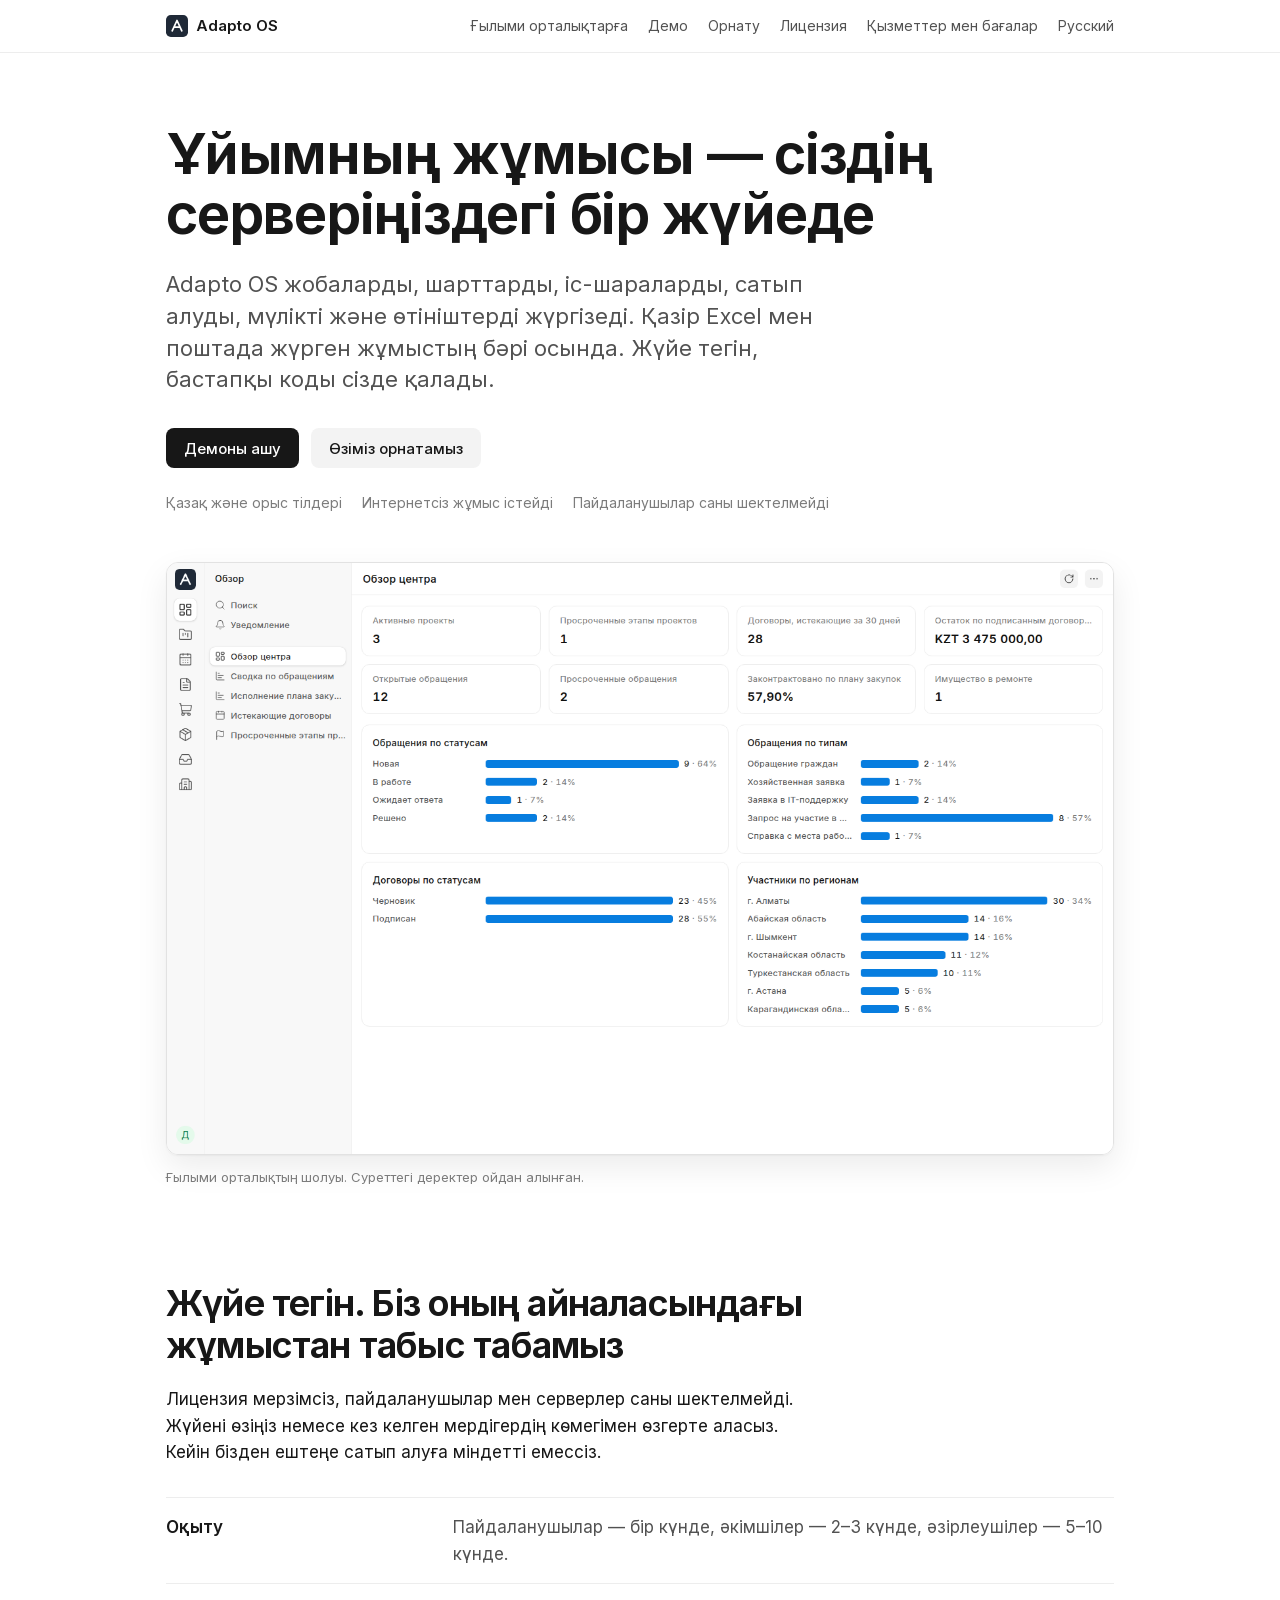
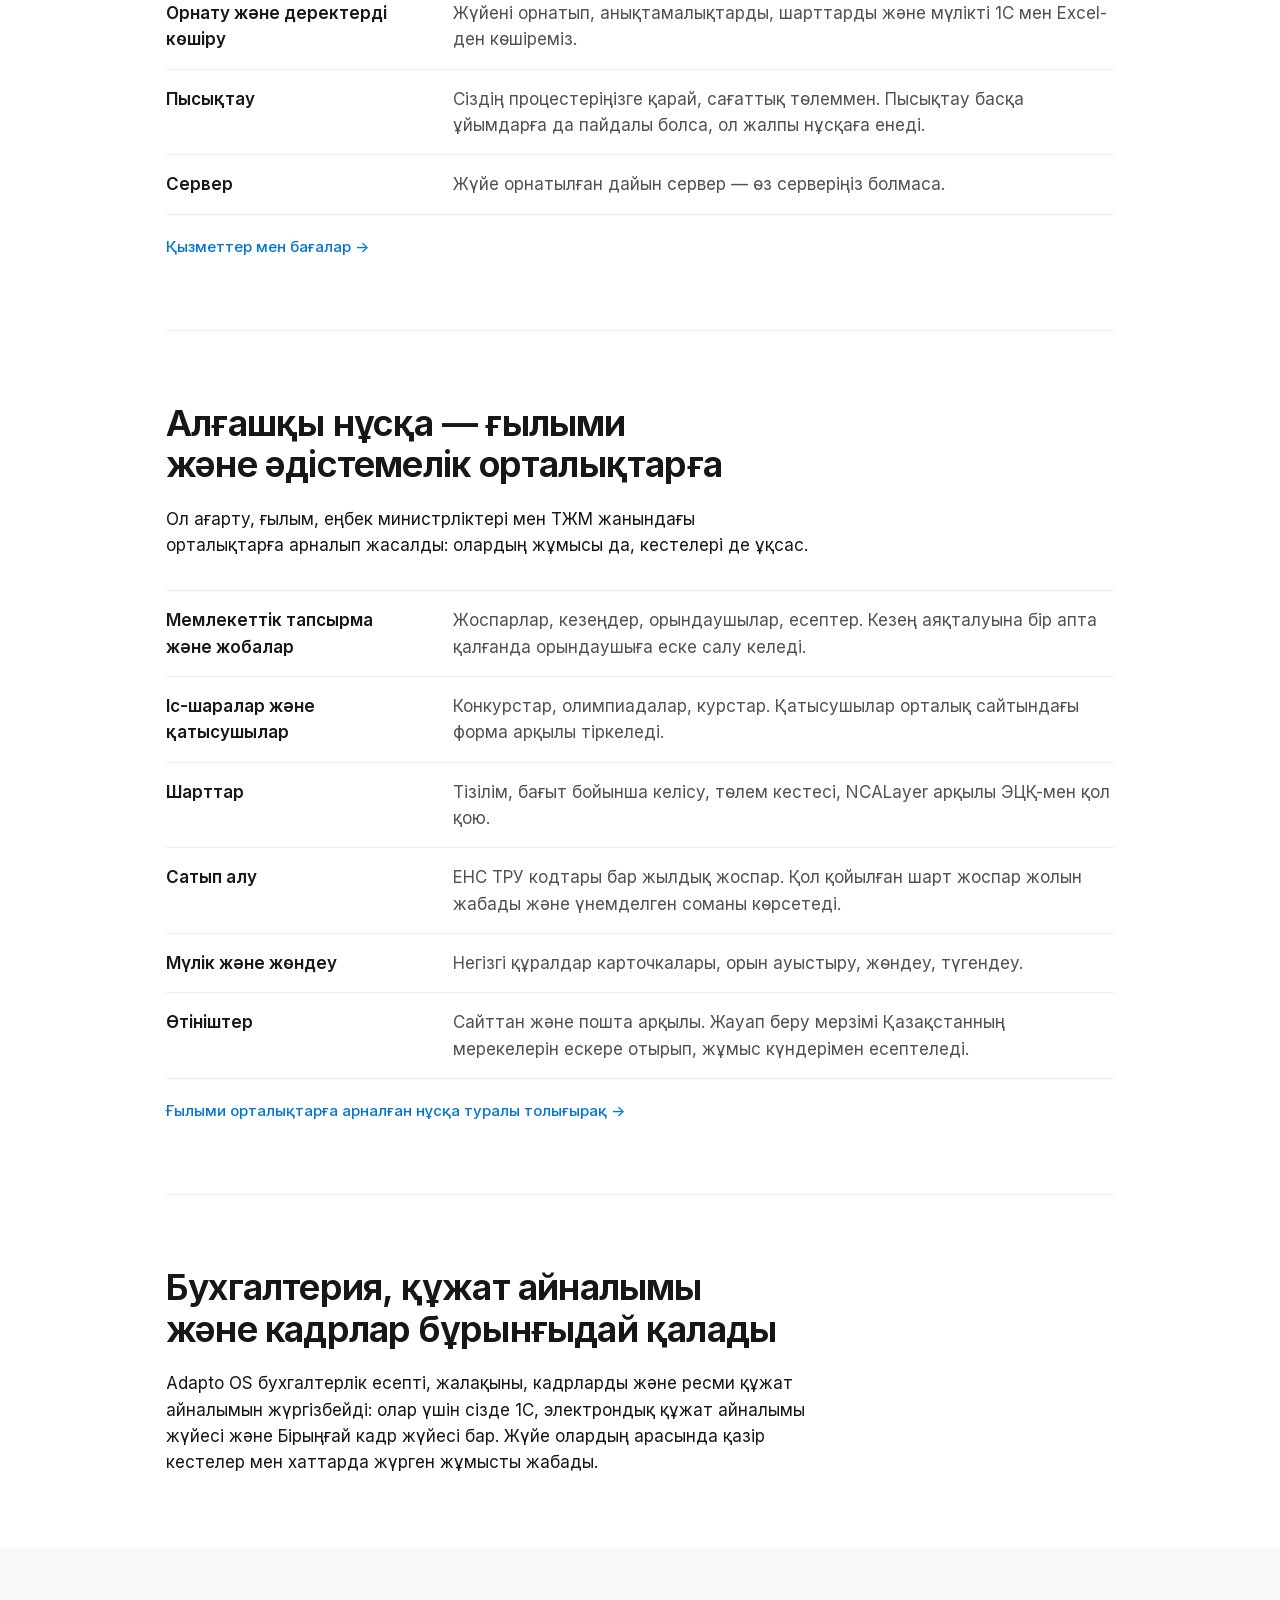
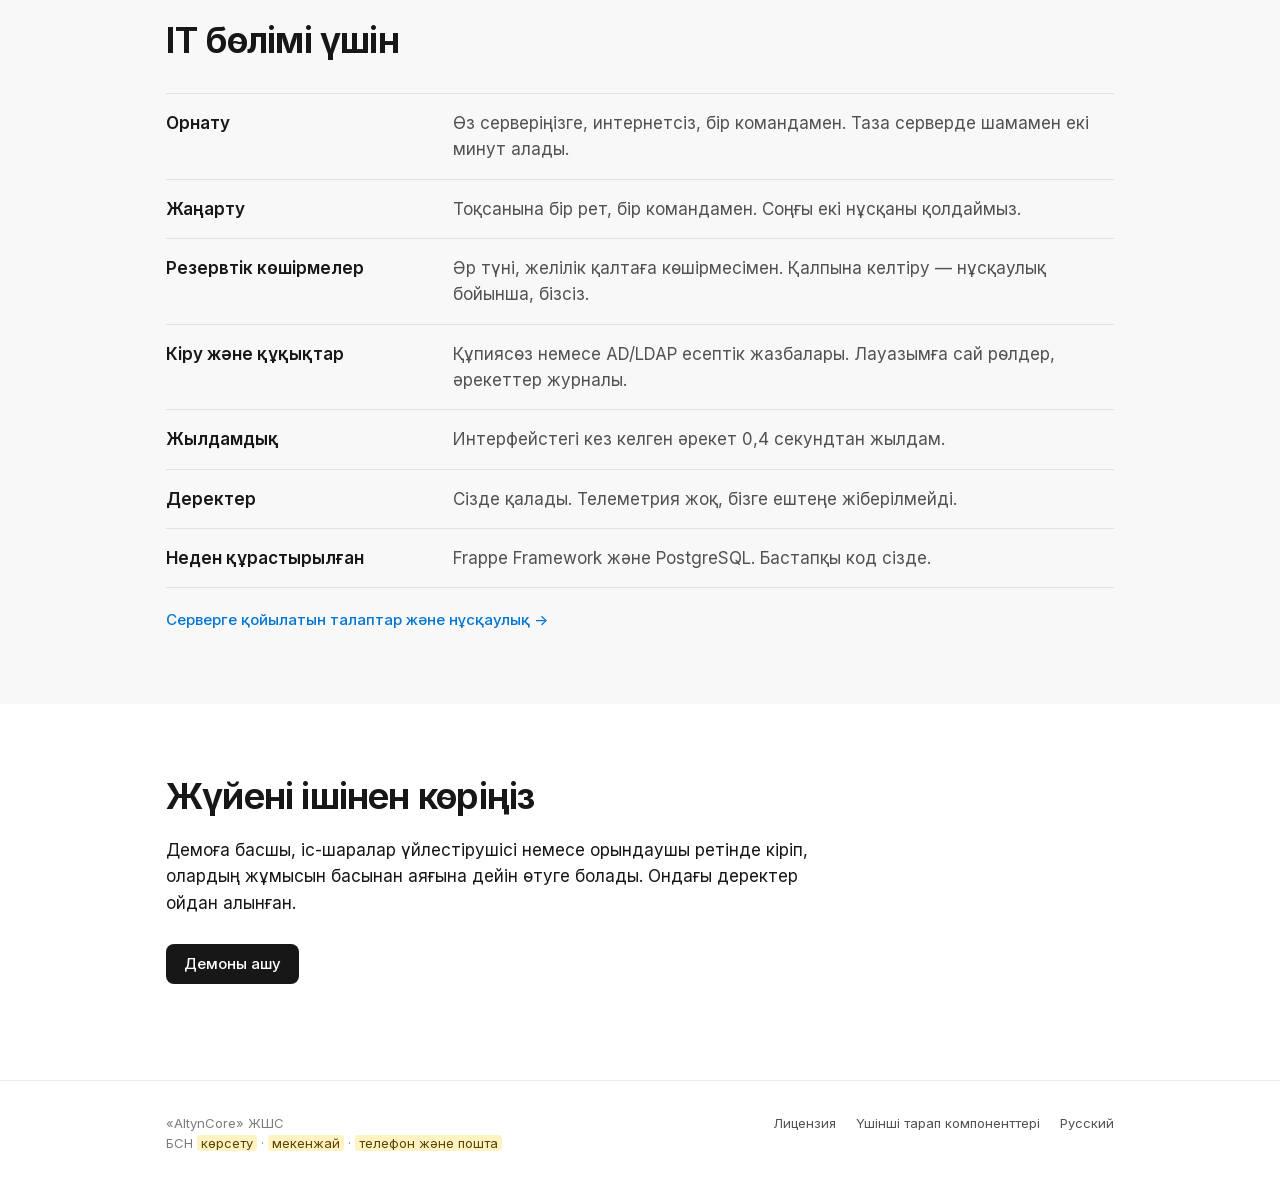
==== kk/index.html @ 23fa8dc4 "Site: six pages in Russian and Kazakh, product styles, license text" ====
<!doctype html>
<html lang="kk">
<head>
<meta charset="utf-8">
<meta name="viewport" content="width=device-width, initial-scale=1, viewport-fit=cover">
<title>Adapto OS</title>
<meta name="description" content="Ұйымның жобалары, шарттары, іс-шаралары, сатып алулары, мүлкі мен өтініштері сіздің серверіңіздегі бір жүйеде. Тегін, бастапқы кодымен.">
<link rel="icon" href="../assets/logo.svg" type="image/svg+xml">
<link rel="stylesheet" href="../assets/site.css">
<link rel="alternate" hreflang="ru" href="../index.html">
</head>
<body>
<header class="site-header">
  <div class="wrap">
    <a class="brand" href="index.html"><img src="../assets/logo.svg" alt="" width="22" height="22">Adapto OS</a>
    <nav class="site-nav" aria-label="Сайт бөлімдері">
      <a href="science.html">Ғылыми орталықтарға</a>
      <a href="demo.html">Демо</a>
      <a href="install.html">Орнату</a>
      <a href="license.html">Лицензия</a>
      <a href="services.html">Қызметтер мен бағалар</a>
      <a href="../index.html" lang="ru" hreflang="ru">Русский</a>
    </nav>
  </div>
</header>

<main>
  <div class="wrap">
    <section class="hero">
      <h1>Ұйымның жұмысы — сіздің серверіңіздегі бір жүйеде</h1>
      <p class="lead">Adapto OS жобаларды, шарттарды, іс-шараларды, сатып алуды, мүлікті және өтініштерді жүргізеді. Қазір Excel мен поштада жүрген жұмыстың бәрі осында. Жүйе тегін, бастапқы коды сізде қалады.</p>
      <div class="actions">
        <a class="button primary" href="demo.html">Демоны ашу</a>
        <a class="button" href="install.html">Өзіміз орнатамыз</a>
      </div>
      <ul class="facts">
        <li>Қазақ және орыс тілдері</li>
        <li>Интернетсіз жұмыс істейді</li>
        <li>Пайдаланушылар саны шектелмейді</li>
      </ul>
    </section>

    <figure class="shot">
      <img src="../assets/overview.png" width="1440" height="900" alt="Adapto OS-тегі орталық шолуы: белсенді жобалар, мерзімі өткен кезеңдер, мерзімі аяқталатын шарттар, мәртебелер бойынша өтініштер және өңірлер бойынша іс-шара қатысушылары">
      <figcaption>Ғылыми орталықтың шолуы. Суреттегі деректер ойдан алынған.</figcaption>
    </figure>

    <section class="section" id="free">
      <h2>Жүйе тегін. Біз оның айналасындағы жұмыстан табыс табамыз</h2>
      <p>Лицензия мерзімсіз, пайдаланушылар мен серверлер саны шектелмейді. Жүйені өзіңіз немесе кез келген мердігердің көмегімен өзгерте аласыз. Кейін бізден ештеңе сатып алуға міндетті емессіз.</p>
      <dl class="rows">
        <div><dt>Оқыту</dt><dd>Пайдаланушылар — бір күнде, әкімшілер — 2–3 күнде, әзірлеушілер — 5–10 күнде.</dd></div>
        <div><dt>Орнату және деректерді көшіру</dt><dd>Жүйені орнатып, анықтамалықтарды, шарттарды және мүлікті 1С мен Excel-ден көшіреміз.</dd></div>
        <div><dt>Пысықтау</dt><dd>Сіздің процестеріңізге қарай, сағаттық төлеммен. Пысықтау басқа ұйымдарға да пайдалы болса, ол жалпы нұсқаға енеді.</dd></div>
        <div><dt>Сервер</dt><dd>Жүйе орнатылған дайын сервер — өз серверіңіз болмаса.</dd></div>
      </dl>
      <a class="more" href="services.html">Қызметтер мен бағалар →</a>
    </section>

    <section class="section" id="science">
      <h2>Алғашқы нұсқа — ғылыми және әдістемелік орталықтарға</h2>
      <p>Ол ағарту, ғылым, еңбек министрліктері мен ТЖМ жанындағы орталықтарға арналып жасалды: олардың жұмысы да, кестелері де ұқсас.</p>
      <dl class="rows">
        <div><dt>Мемлекеттік тапсырма және жобалар</dt><dd>Жоспарлар, кезеңдер, орындаушылар, есептер. Кезең аяқталуына бір апта қалғанда орындаушыға еске салу келеді.</dd></div>
        <div><dt>Іс-шаралар және қатысушылар</dt><dd>Конкурстар, олимпиадалар, курстар. Қатысушылар орталық сайтындағы форма арқылы тіркеледі.</dd></div>
        <div><dt>Шарттар</dt><dd>Тізілім, бағыт бойынша келісу, төлем кестесі, NCALayer арқылы ЭЦҚ-мен қол қою.</dd></div>
        <div><dt>Сатып алу</dt><dd>ЕНС ТРУ кодтары бар жылдық жоспар. Қол қойылған шарт жоспар жолын жабады және үнемделген соманы көрсетеді.</dd></div>
        <div><dt>Мүлік және жөндеу</dt><dd>Негізгі құралдар карточкалары, орын ауыстыру, жөндеу, түгендеу.</dd></div>
        <div><dt>Өтініштер</dt><dd>Сайттан және пошта арқылы. Жауап беру мерзімі Қазақстанның мерекелерін ескере отырып, жұмыс күндерімен есептеледі.</dd></div>
      </dl>
      <a class="more" href="science.html">Ғылыми орталықтарға арналған нұсқа туралы толығырақ →</a>
    </section>

    <section class="section" id="not">
      <h2>Бухгалтерия, құжат айналымы және кадрлар бұрынғыдай қалады</h2>
      <p>Adapto OS бухгалтерлік есепті, жалақыны, кадрларды және ресми құжат айналымын жүргізбейді: олар үшін сізде 1С, электрондық құжат айналымы жүйесі және Бірыңғай кадр жүйесі бар. Жүйе олардың арасында қазір кестелер мен хаттарда жүрген жұмысты жабады.</p>
    </section>
  </div>

  <div class="band">
    <div class="wrap">
      <section class="section" id="it">
        <h2>IT бөлімі үшін</h2>
        <dl class="rows">
          <div><dt>Орнату</dt><dd>Өз серверіңізге, интернетсіз, бір командамен. Таза серверде шамамен екі минут алады.</dd></div>
          <div><dt>Жаңарту</dt><dd>Тоқсанына бір рет, бір командамен. Соңғы екі нұсқаны қолдаймыз.</dd></div>
          <div><dt>Резервтік көшірмелер</dt><dd>Әр түні, желілік қалтаға көшірмесімен. Қалпына келтіру — нұсқаулық бойынша, бізсіз.</dd></div>
          <div><dt>Кіру және құқықтар</dt><dd>Құпиясөз немесе AD/LDAP есептік жазбалары. Лауазымға сай рөлдер, әрекеттер журналы.</dd></div>
          <div><dt>Жылдамдық</dt><dd>Интерфейстегі кез келген әрекет 0,4 секундтан жылдам.</dd></div>
          <div><dt>Деректер</dt><dd>Сізде қалады. Телеметрия жоқ, бізге ештеңе жіберілмейді.</dd></div>
          <div><dt>Неден құрастырылған</dt><dd>Frappe Framework және PostgreSQL. Бастапқы код сізде.</dd></div>
        </dl>
        <a class="more" href="install.html">Серверге қойылатын талаптар және нұсқаулық →</a>
      </section>
    </div>
  </div>

  <div class="wrap">
    <section class="section" id="demo">
      <h2>Жүйені ішінен көріңіз</h2>
      <p>Демоға басшы, іс-шаралар үйлестірушісі немесе орындаушы ретінде кіріп, олардың жұмысын басынан аяғына дейін өтуге болады. Ондағы деректер ойдан алынған.</p>
      <div class="actions">
        <a class="button primary" href="demo.html">Демоны ашу</a>
      </div>
    </section>
  </div>
</main>

<footer class="site-footer">
  <div class="wrap">
    <div>
      <div>«AltynCore» ЖШС</div>
      <div>БСН <span class="todo">көрсету</span> · <span class="todo">мекенжай</span> · <span class="todo">телефон және пошта</span></div>
    </div>
    <nav aria-label="Құжаттар">
      <a href="license.html">Лицензия</a>
      <a href="license.html#third-party">Үшінші тарап компоненттері</a>
      <a href="../index.html" lang="ru" hreflang="ru">Русский</a>
    </nav>
  </div>
</footer>
</body>
</html>
---- assets/site.css ----
/* Adapto OS site. One 980px text column like a product doc; grey bands for reference blocks;
   the only framed object is a product screenshot. Colours and font are the product's own:
   Espresso tokens from /dash and the Inter cut to Latin, Cyrillic and Kazakh letters. */
@font-face {
  font-family: "Inter Adapto";
  src: url("inter.woff2") format("woff2");
  font-weight: 100 900;
  font-display: swap;
}
:root {
  --bg: #ffffff;
  --band: #f8f8f8;
  --ink: #171717;
  --ink-muted: #525252;
  --ink-faint: #7c7c7c;
  --line: #ededed;
  --frame: #e2e2e2;
  --link: #0375d3;
  --button: #171717;
  --button-ink: #ffffff;
  --button-2: #f3f3f3;
  --code: #f3f3f3;
  --todo-bg: #fff3c4;
  --todo-ink: #5c4400;
  --font: "Inter Adapto", -apple-system, BlinkMacSystemFont, "Segoe UI", Roboto, "Helvetica Neue", Arial, sans-serif;
  --mono: ui-monospace, "SF Mono", Menlo, Consolas, "Liberation Mono", monospace;
}
@media (prefers-color-scheme: dark) {
  :root:not([data-theme="light"]) {
    --bg: #0f0f0f; --band: #171717; --ink: #f3f3f3; --ink-muted: #c7c7c7; --ink-faint: #999999;
    --line: #2a2a2a; --frame: #383838; --link: #61afef; --button: #f3f3f3; --button-ink: #0f0f0f;
    --button-2: #262626; --code: #1f1f1f; --todo-bg: #4a3a00; --todo-ink: #ffe9a3;
    color-scheme: dark;
  }
}
:root[data-theme="dark"] {
  --bg: #0f0f0f; --band: #171717; --ink: #f3f3f3; --ink-muted: #c7c7c7; --ink-faint: #999999;
  --line: #2a2a2a; --frame: #383838; --link: #61afef; --button: #f3f3f3; --button-ink: #0f0f0f;
  --button-2: #262626; --code: #1f1f1f; --todo-bg: #4a3a00; --todo-ink: #ffe9a3;
  color-scheme: dark;
}

* { box-sizing: border-box; }
body {
  margin: 0;
  background: var(--bg);
  color: var(--ink);
  font: 17px/1.55 var(--font);
  -webkit-font-smoothing: antialiased;
}
img { max-width: 100%; }
a { color: var(--link); text-decoration: none; }
a:hover { text-decoration: underline; }
a:focus-visible, .button:focus-visible { outline: 2px solid var(--link); outline-offset: 2px; }

.wrap {
  max-width: 980px;
  margin: 0 auto;
  padding-left: max(16px, env(safe-area-inset-left, 0px));
  padding-right: max(16px, env(safe-area-inset-right, 0px));
}

/* Header */
.site-header { border-bottom: 1px solid var(--line); }
.site-header .wrap { display: flex; align-items: center; gap: 8px 24px; min-height: 52px; flex-wrap: wrap; padding-block: 8px; }
.brand { display: flex; align-items: center; gap: 8px; color: var(--ink); font-weight: 600; font-size: 15px; }
.brand:hover { text-decoration: none; }
.brand img { width: 22px; height: 22px; }
.site-nav { display: flex; gap: 6px 20px; flex-wrap: wrap; margin-left: auto; font-size: 14px; }
.site-nav a { color: var(--ink-muted); }
.site-nav a:hover, .site-nav a[aria-current="page"] { color: var(--ink); text-decoration: none; }
.site-nav a[aria-current="page"] { font-weight: 500; }

/* Type */
h1, h2, h3 { text-wrap: balance; margin: 0; }
h1, h2 { letter-spacing: -0.022em; font-weight: 650; }
h1 { font-size: clamp(34px, 5.4vw, 56px); line-height: 1.07; max-width: 16em; }
.page h1 { font-size: clamp(30px, 4.4vw, 44px); line-height: 1.1; }
h2 { font-size: clamp(26px, 3.4vw, 36px); line-height: 1.15; max-width: 20em; }
h3 { font-size: 19px; line-height: 1.3; font-weight: 600; letter-spacing: -0.01em; }
p { margin: 0; max-width: 38em; }
.lead { font-size: clamp(19px, 2.2vw, 22px); line-height: 1.45; color: var(--ink-muted); max-width: 32em; }
.muted { color: var(--ink-muted); }
.fine { font-size: 14px; color: var(--ink-faint); }
.prose { display: grid; gap: 14px; }
.prose ul, .prose ol { margin: 0; padding-left: 1.3em; display: grid; gap: 6px; max-width: 38em; }
.prose li::marker { color: var(--ink-faint); }

/* Hero and page head */
.hero { padding-block: 72px 40px; display: grid; gap: 24px; }
.page-head { padding-block: 56px 8px; display: grid; gap: 18px; }
.actions { display: flex; gap: 12px; flex-wrap: wrap; padding-top: 8px; }
.button {
  display: inline-flex; align-items: center; min-height: 40px; padding: 0 18px;
  border-radius: 8px; font-size: 15px; font-weight: 500;
  background: var(--button-2); color: var(--ink);
}
.button:hover { text-decoration: none; filter: brightness(0.96); }
.button.primary { background: var(--button); color: var(--button-ink); }
.facts { display: flex; flex-wrap: wrap; gap: 6px 20px; padding: 0; margin: 0; list-style: none; font-size: 14px; color: var(--ink-faint); }

/* Screenshot */
.shot { margin: 0; padding-block: 8px 24px; }
.shot img {
  display: block; width: 100%; height: auto;
  border: 1px solid var(--frame); border-radius: 12px;
  box-shadow: 0 1px 2px rgb(0 0 0 / 0.04), 0 12px 32px rgb(0 0 0 / 0.08);
}
.shot figcaption { font-size: 13px; color: var(--ink-faint); padding-top: 12px; }

/* Sections */
.section { padding-block: 72px; display: grid; gap: 20px; }
.page .section { padding-block: 56px; }
.section + .section { border-top: 1px solid var(--line); }
.band { background: var(--band); }
.band .section { border-top: 0; }
.more { font-size: 15px; font-weight: 500; }

/* Term / description rows */
.rows { margin: 12px 0 0; display: grid; }
.rows > div {
  display: grid; grid-template-columns: minmax(0, 15em) minmax(0, 1fr); gap: 4px 32px;
  padding-block: 16px; border-top: 1px solid var(--line);
}
.rows > div:last-child { border-bottom: 1px solid var(--line); }
.rows dt { font-weight: 600; }
.rows dd { margin: 0; color: var(--ink-muted); display: grid; gap: 8px; }
.rows dd ul { margin: 0; padding-left: 1.2em; display: grid; gap: 4px; }
.band .rows > div { border-color: var(--frame); }

/* Tables */
.table { overflow-x: auto; margin-top: 4px; }
table { border-collapse: collapse; width: 100%; font-size: 15px; font-variant-numeric: tabular-nums; }
th, td { text-align: left; vertical-align: top; padding: 10px 16px 10px 0; border-bottom: 1px solid var(--line); }
th { font-weight: 600; font-size: 13px; color: var(--ink-faint); border-bottom-color: var(--frame); }
td:first-child { font-weight: 500; }

/* Steps: a real sequence, so numbered */
.steps { margin: 4px 0 0; padding: 0; list-style: none; counter-reset: step; display: grid; gap: 0; }
.steps > li {
  counter-increment: step; display: grid; grid-template-columns: 2.2em minmax(0, 1fr); gap: 4px 12px;
  padding-block: 16px; border-top: 1px solid var(--line);
}
.steps > li:last-child { border-bottom: 1px solid var(--line); }
.steps > li::before { content: counter(step); font-weight: 600; color: var(--ink-faint); font-variant-numeric: tabular-nums; }
.steps > li > div { display: grid; gap: 6px; min-width: 0; }

/* Code */
code { font-family: var(--mono); font-size: 0.88em; background: var(--code); padding: 1px 5px; border-radius: 4px; }
pre { margin: 0; background: var(--code); border-radius: 8px; padding: 14px 16px; overflow-x: auto; font-size: 14px; line-height: 1.5; max-width: 100%; }
pre code { background: none; padding: 0; font-size: inherit; }

/* Legal text */
.legal { display: grid; gap: 12px; font-size: 16px; }
.legal h2 { font-size: 22px; letter-spacing: -0.01em; padding-top: 28px; }
.legal p, .legal li { max-width: 42em; }
.legal ul { margin: 0; padding-left: 1.3em; display: grid; gap: 6px; }
.legal blockquote { margin: 0; padding: 16px 20px; background: var(--band); border-radius: 8px; display: grid; gap: 10px; }
.legal h2.legal-title { padding-top: 0; font-size: clamp(26px, 3.4vw, 36px); letter-spacing: -0.022em; }
.legal hr { border: 0; border-top: 1px solid var(--line); margin: 24px 0 0; width: 100%; }
.blank { display: inline-block; min-width: 4em; border-bottom: 1px solid var(--ink-faint); color: var(--ink-faint); }

.note { padding: 14px 16px; border-radius: 8px; background: var(--band); font-size: 15px; color: var(--ink-muted); max-width: 42em; }
.todo { background: var(--todo-bg); color: var(--todo-ink); padding: 0 4px; border-radius: 3px; }

/* Footer */
.site-footer { border-top: 1px solid var(--line); font-size: 13px; color: var(--ink-faint); margin-top: 24px; }
.site-footer .wrap { padding-block: 32px 48px; display: flex; flex-wrap: wrap; gap: 12px 32px; justify-content: space-between; }
.site-footer nav { display: flex; gap: 6px 20px; flex-wrap: wrap; }
.site-footer a { color: var(--ink-muted); }

@media (max-width: 640px) {
  body { font-size: 16px; }
  .hero { padding-block: 40px 24px; }
  .page-head { padding-block: 36px 0; }
  .section, .page .section { padding-block: 44px; }
  .rows > div { grid-template-columns: minmax(0, 1fr); }
  .site-nav { margin-left: 0; gap: 4px 16px; }
}
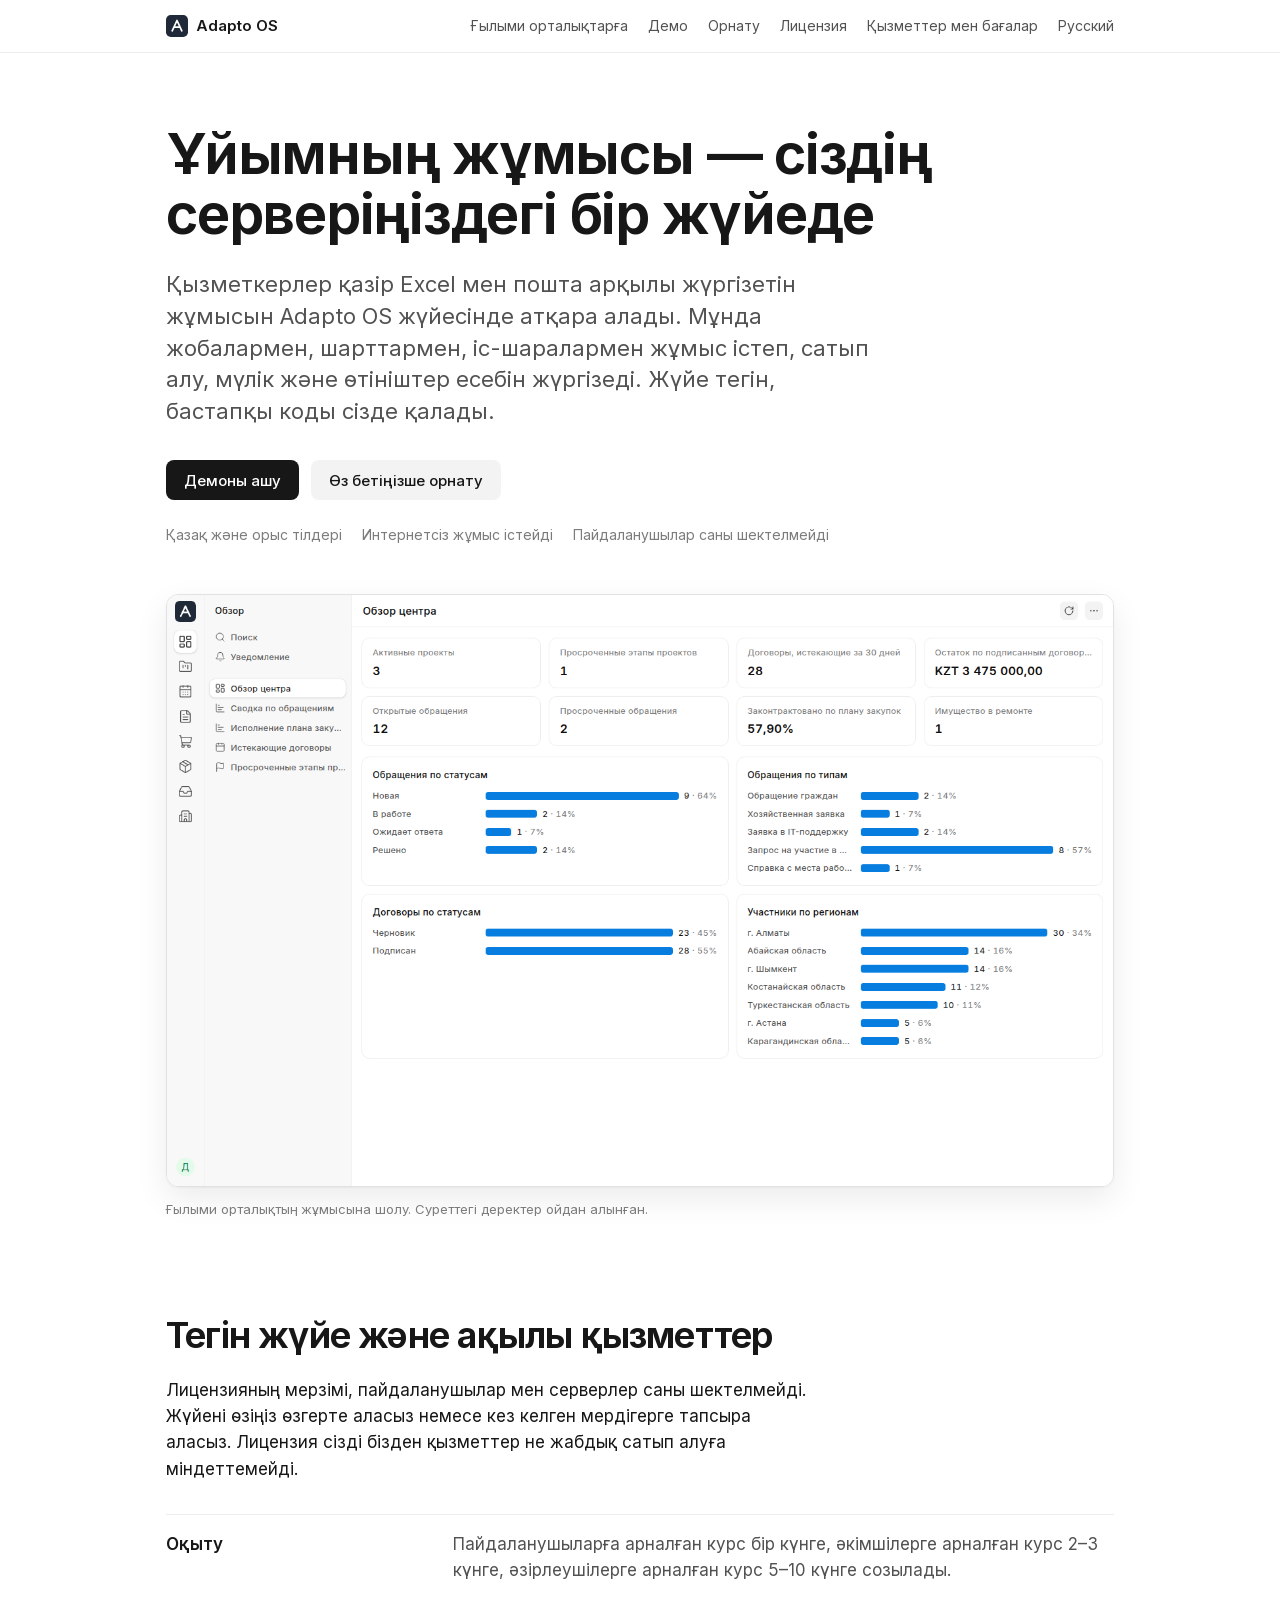
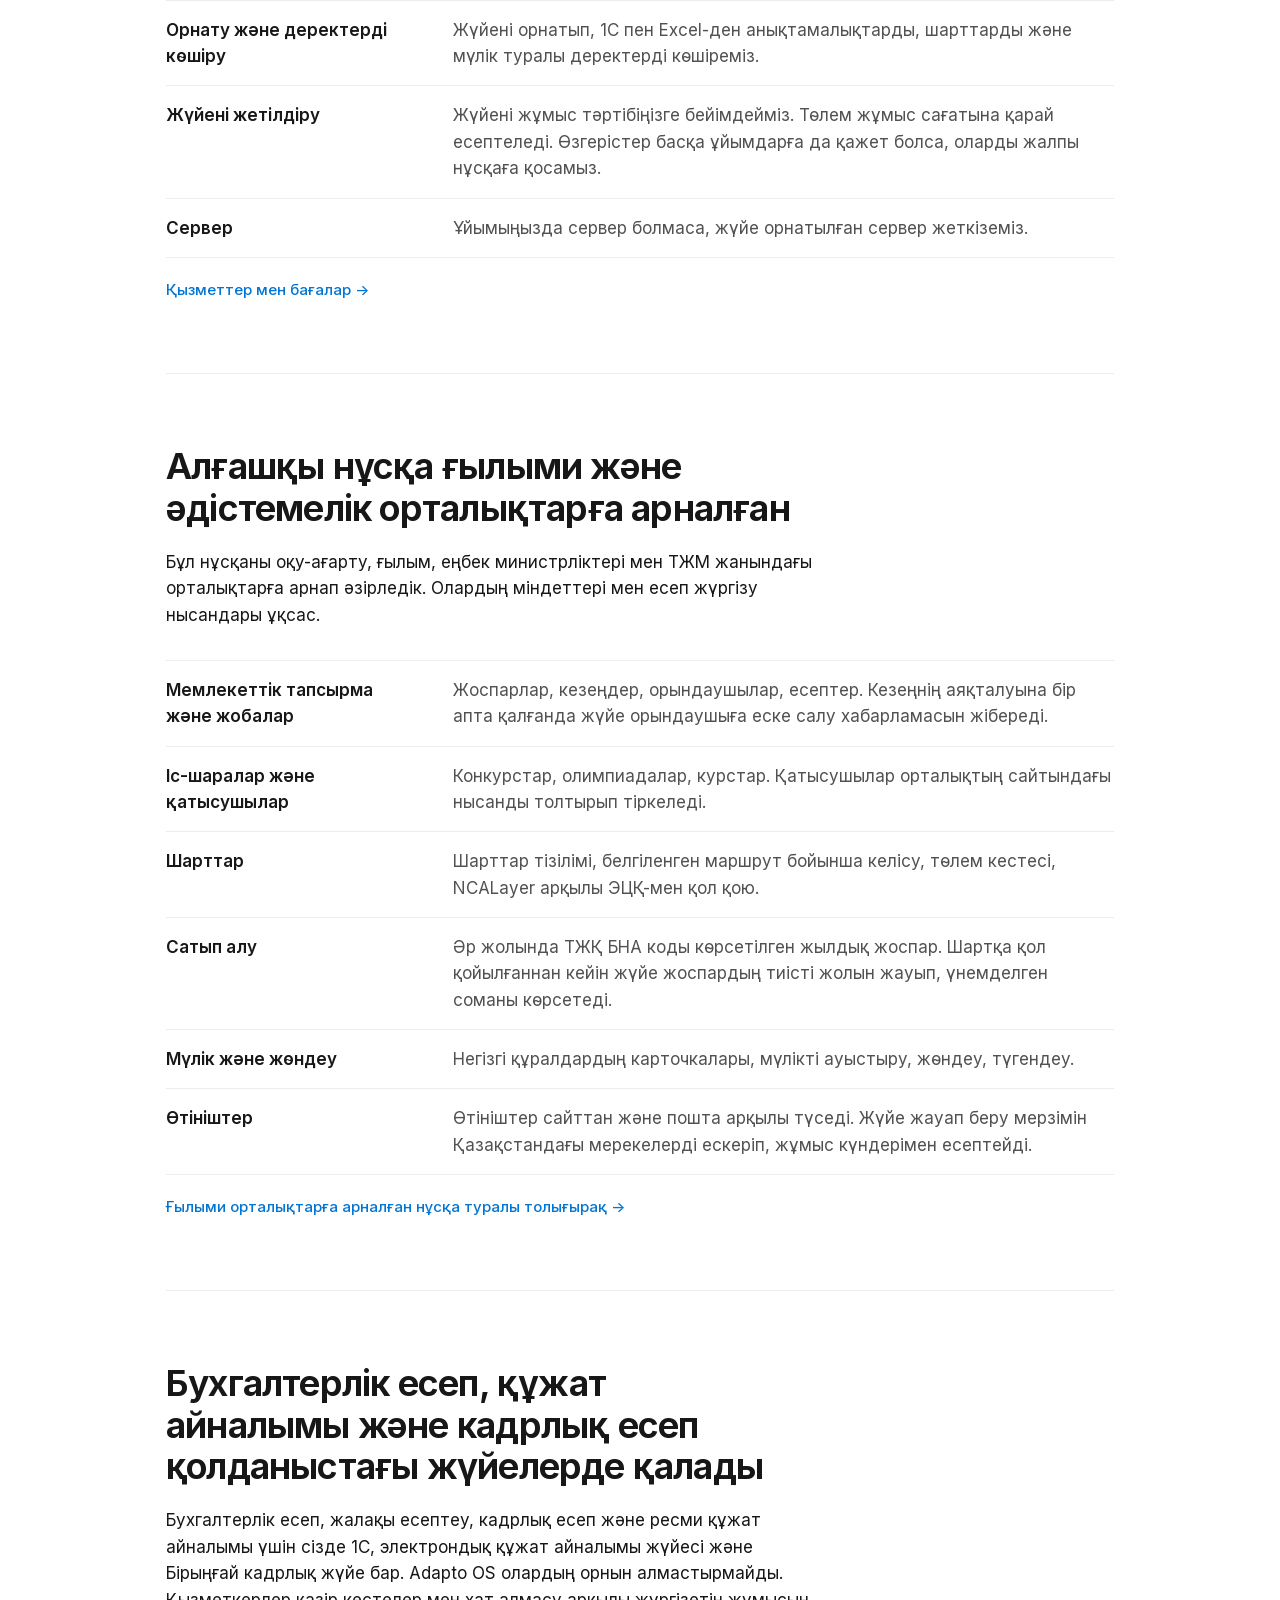
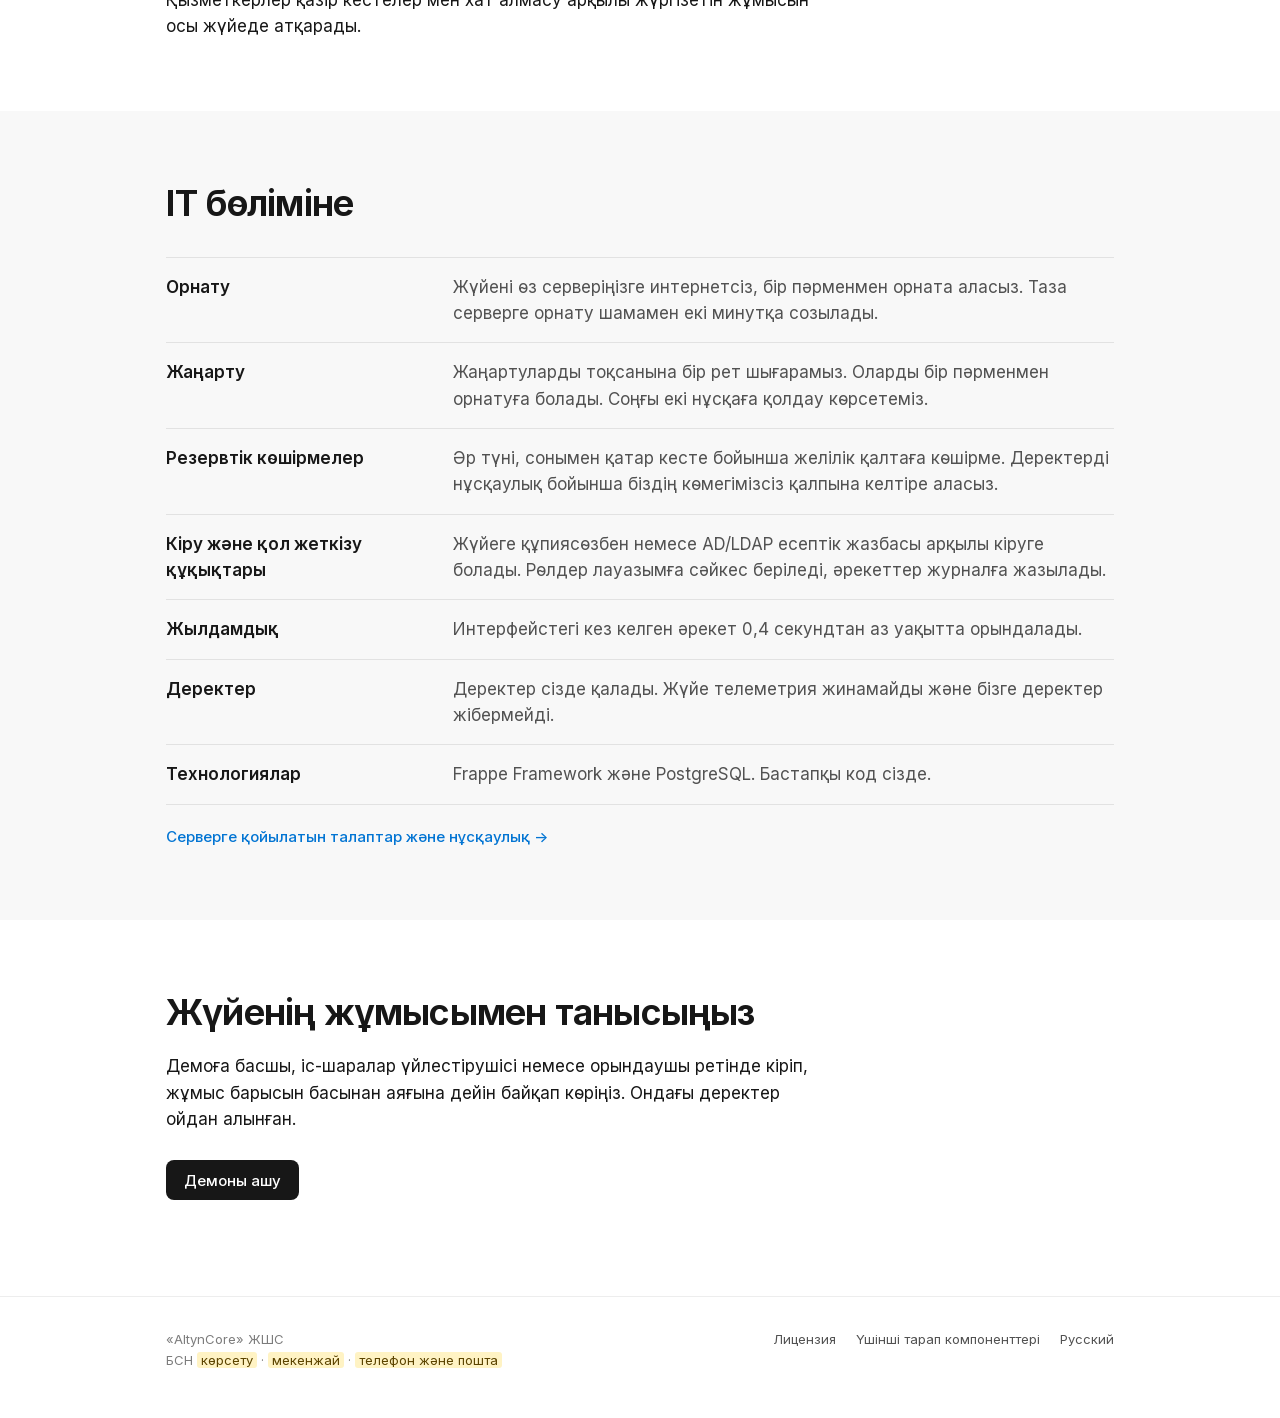
==== commit 3b0bc777: "Edit site texts: shorter sentences, Kazakh reworked, backup wording matches the scripts" ====
--- a/kk/index.html
+++ b/kk/index.html
@@ -4,7 +4,7 @@
 <meta charset="utf-8">
 <meta name="viewport" content="width=device-width, initial-scale=1, viewport-fit=cover">
 <title>Adapto OS</title>
-<meta name="description" content="Ұйымның жобалары, шарттары, іс-шаралары, сатып алулары, мүлкі мен өтініштері сіздің серверіңіздегі бір жүйеде. Тегін, бастапқы кодымен.">
+<meta name="description" content="Ұйымның жобалары, шарттары, іс-шаралары, сатып алу, мүлік және өтініштер есебі — өз серверіңіздегі бір жүйеде. Жүйе тегін, бастапқы коды беріледі.">
 <link rel="icon" href="../assets/logo.svg" type="image/svg+xml">
 <link rel="stylesheet" href="../assets/site.css">
 <link rel="alternate" hreflang="ru" href="../index.html">
@@ -28,10 +28,10 @@
   <div class="wrap">
     <section class="hero">
       <h1>Ұйымның жұмысы — сіздің серверіңіздегі бір жүйеде</h1>
-      <p class="lead">Adapto OS жобаларды, шарттарды, іс-шараларды, сатып алуды, мүлікті және өтініштерді жүргізеді. Қазір Excel мен поштада жүрген жұмыстың бәрі осында. Жүйе тегін, бастапқы коды сізде қалады.</p>
+      <p class="lead">Қызметкерлер қазір Excel мен пошта арқылы жүргізетін жұмысын Adapto OS жүйесінде атқара алады. Мұнда жобалармен, шарттармен, іс-шаралармен жұмыс істеп, сатып алу, мүлік және өтініштер есебін жүргізеді. Жүйе тегін, бастапқы коды сізде қалады.</p>
       <div class="actions">
         <a class="button primary" href="demo.html">Демоны ашу</a>
-        <a class="button" href="install.html">Өзіміз орнатамыз</a>
+        <a class="button" href="install.html">Өз бетіңізше орнату</a>
       </div>
       <ul class="facts">
         <li>Қазақ және орыс тілдері</li>
@@ -41,54 +41,54 @@
     </section>
 
     <figure class="shot">
-      <img src="../assets/overview.png" width="1440" height="900" alt="Adapto OS-тегі орталық шолуы: белсенді жобалар, мерзімі өткен кезеңдер, мерзімі аяқталатын шарттар, мәртебелер бойынша өтініштер және өңірлер бойынша іс-шара қатысушылары">
-      <figcaption>Ғылыми орталықтың шолуы. Суреттегі деректер ойдан алынған.</figcaption>
+      <img src="../assets/overview.png" width="1440" height="900" alt="Adapto OS жүйесіндегі орталық жұмысына шолу: орындалып жатқан жобалар, мерзімі өткен кезеңдер, мерзімі аяқталатын шарттар, мәртебесі бойынша өтініштер және өңірлер бойынша іс-шараларға қатысушылар">
+      <figcaption>Ғылыми орталықтың жұмысына шолу. Суреттегі деректер ойдан алынған.</figcaption>
     </figure>
 
     <section class="section" id="free">
-      <h2>Жүйе тегін. Біз оның айналасындағы жұмыстан табыс табамыз</h2>
-      <p>Лицензия мерзімсіз, пайдаланушылар мен серверлер саны шектелмейді. Жүйені өзіңіз немесе кез келген мердігердің көмегімен өзгерте аласыз. Кейін бізден ештеңе сатып алуға міндетті емессіз.</p>
+      <h2>Тегін жүйе және ақылы қызметтер</h2>
+      <p>Лицензияның мерзімі, пайдаланушылар мен серверлер саны шектелмейді. Жүйені өзіңіз өзгерте аласыз немесе кез келген мердігерге тапсыра аласыз. Лицензия сізді бізден қызметтер не жабдық сатып алуға міндеттемейді.</p>
       <dl class="rows">
-        <div><dt>Оқыту</dt><dd>Пайдаланушылар — бір күнде, әкімшілер — 2–3 күнде, әзірлеушілер — 5–10 күнде.</dd></div>
-        <div><dt>Орнату және деректерді көшіру</dt><dd>Жүйені орнатып, анықтамалықтарды, шарттарды және мүлікті 1С мен Excel-ден көшіреміз.</dd></div>
-        <div><dt>Пысықтау</dt><dd>Сіздің процестеріңізге қарай, сағаттық төлеммен. Пысықтау басқа ұйымдарға да пайдалы болса, ол жалпы нұсқаға енеді.</dd></div>
-        <div><dt>Сервер</dt><dd>Жүйе орнатылған дайын сервер — өз серверіңіз болмаса.</dd></div>
+        <div><dt>Оқыту</dt><dd>Пайдаланушыларға арналған курс бір күнге, әкімшілерге арналған курс 2–3 күнге, әзірлеушілерге арналған курс 5–10 күнге созылады.</dd></div>
+        <div><dt>Орнату және деректерді көшіру</dt><dd>Жүйені орнатып, 1С пен Excel-ден анықтамалықтарды, шарттарды және мүлік туралы деректерді көшіреміз.</dd></div>
+        <div><dt>Жүйені жетілдіру</dt><dd>Жүйені жұмыс тәртібіңізге бейімдейміз. Төлем жұмыс сағатына қарай есептеледі. Өзгерістер басқа ұйымдарға да қажет болса, оларды жалпы нұсқаға қосамыз.</dd></div>
+        <div><dt>Сервер</dt><dd>Ұйымыңызда сервер болмаса, жүйе орнатылған сервер жеткіземіз.</dd></div>
       </dl>
       <a class="more" href="services.html">Қызметтер мен бағалар →</a>
     </section>
 
     <section class="section" id="science">
-      <h2>Алғашқы нұсқа — ғылыми және әдістемелік орталықтарға</h2>
-      <p>Ол ағарту, ғылым, еңбек министрліктері мен ТЖМ жанындағы орталықтарға арналып жасалды: олардың жұмысы да, кестелері де ұқсас.</p>
+      <h2>Алғашқы нұсқа ғылыми және әдістемелік орталықтарға арналған</h2>
+      <p>Бұл нұсқаны оқу-ағарту, ғылым, еңбек министрліктері мен ТЖМ жанындағы орталықтарға арнап әзірледік. Олардың міндеттері мен есеп жүргізу нысандары ұқсас.</p>
       <dl class="rows">
-        <div><dt>Мемлекеттік тапсырма және жобалар</dt><dd>Жоспарлар, кезеңдер, орындаушылар, есептер. Кезең аяқталуына бір апта қалғанда орындаушыға еске салу келеді.</dd></div>
-        <div><dt>Іс-шаралар және қатысушылар</dt><dd>Конкурстар, олимпиадалар, курстар. Қатысушылар орталық сайтындағы форма арқылы тіркеледі.</dd></div>
-        <div><dt>Шарттар</dt><dd>Тізілім, бағыт бойынша келісу, төлем кестесі, NCALayer арқылы ЭЦҚ-мен қол қою.</dd></div>
-        <div><dt>Сатып алу</dt><dd>ЕНС ТРУ кодтары бар жылдық жоспар. Қол қойылған шарт жоспар жолын жабады және үнемделген соманы көрсетеді.</dd></div>
-        <div><dt>Мүлік және жөндеу</dt><dd>Негізгі құралдар карточкалары, орын ауыстыру, жөндеу, түгендеу.</dd></div>
-        <div><dt>Өтініштер</dt><dd>Сайттан және пошта арқылы. Жауап беру мерзімі Қазақстанның мерекелерін ескере отырып, жұмыс күндерімен есептеледі.</dd></div>
+        <div><dt>Мемлекеттік тапсырма және жобалар</dt><dd>Жоспарлар, кезеңдер, орындаушылар, есептер. Кезеңнің аяқталуына бір апта қалғанда жүйе орындаушыға еске салу хабарламасын жібереді.</dd></div>
+        <div><dt>Іс-шаралар және қатысушылар</dt><dd>Конкурстар, олимпиадалар, курстар. Қатысушылар орталықтың сайтындағы нысанды толтырып тіркеледі.</dd></div>
+        <div><dt>Шарттар</dt><dd>Шарттар тізілімі, белгіленген маршрут бойынша келісу, төлем кестесі, NCALayer арқылы ЭЦҚ-мен қол қою.</dd></div>
+        <div><dt>Сатып алу</dt><dd>Әр жолында ТЖҚ БНА коды көрсетілген жылдық жоспар. Шартқа қол қойылғаннан кейін жүйе жоспардың тиісті жолын жауып, үнемделген соманы көрсетеді.</dd></div>
+        <div><dt>Мүлік және жөндеу</dt><dd>Негізгі құралдардың карточкалары, мүлікті ауыстыру, жөндеу, түгендеу.</dd></div>
+        <div><dt>Өтініштер</dt><dd>Өтініштер сайттан және пошта арқылы түседі. Жүйе жауап беру мерзімін Қазақстандағы мерекелерді ескеріп, жұмыс күндерімен есептейді.</dd></div>
       </dl>
       <a class="more" href="science.html">Ғылыми орталықтарға арналған нұсқа туралы толығырақ →</a>
     </section>
 
     <section class="section" id="not">
-      <h2>Бухгалтерия, құжат айналымы және кадрлар бұрынғыдай қалады</h2>
-      <p>Adapto OS бухгалтерлік есепті, жалақыны, кадрларды және ресми құжат айналымын жүргізбейді: олар үшін сізде 1С, электрондық құжат айналымы жүйесі және Бірыңғай кадр жүйесі бар. Жүйе олардың арасында қазір кестелер мен хаттарда жүрген жұмысты жабады.</p>
+      <h2>Бухгалтерлік есеп, құжат айналымы және кадрлық есеп қолданыстағы жүйелерде қалады</h2>
+      <p>Бухгалтерлік есеп, жалақы есептеу, кадрлық есеп және ресми құжат айналымы үшін сізде 1С, электрондық құжат айналымы жүйесі және Бірыңғай кадрлық жүйе бар. Adapto OS олардың орнын алмастырмайды. Қызметкерлер қазір кестелер мен хат алмасу арқылы жүргізетін жұмысын осы жүйеде атқарады.</p>
     </section>
   </div>
 
   <div class="band">
     <div class="wrap">
       <section class="section" id="it">
-        <h2>IT бөлімі үшін</h2>
+        <h2>IT бөліміне</h2>
         <dl class="rows">
-          <div><dt>Орнату</dt><dd>Өз серверіңізге, интернетсіз, бір командамен. Таза серверде шамамен екі минут алады.</dd></div>
-          <div><dt>Жаңарту</dt><dd>Тоқсанына бір рет, бір командамен. Соңғы екі нұсқаны қолдаймыз.</dd></div>
-          <div><dt>Резервтік көшірмелер</dt><dd>Әр түні, желілік қалтаға көшірмесімен. Қалпына келтіру — нұсқаулық бойынша, бізсіз.</dd></div>
-          <div><dt>Кіру және құқықтар</dt><dd>Құпиясөз немесе AD/LDAP есептік жазбалары. Лауазымға сай рөлдер, әрекеттер журналы.</dd></div>
-          <div><dt>Жылдамдық</dt><dd>Интерфейстегі кез келген әрекет 0,4 секундтан жылдам.</dd></div>
-          <div><dt>Деректер</dt><dd>Сізде қалады. Телеметрия жоқ, бізге ештеңе жіберілмейді.</dd></div>
-          <div><dt>Неден құрастырылған</dt><dd>Frappe Framework және PostgreSQL. Бастапқы код сізде.</dd></div>
+          <div><dt>Орнату</dt><dd>Жүйені өз серверіңізге интернетсіз, бір пәрменмен орната аласыз. Таза серверге орнату шамамен екі минутқа созылады.</dd></div>
+          <div><dt>Жаңарту</dt><dd>Жаңартуларды тоқсанына бір рет шығарамыз. Оларды бір пәрменмен орнатуға болады. Соңғы екі нұсқаға қолдау көрсетеміз.</dd></div>
+          <div><dt>Резервтік көшірмелер</dt><dd>Әр түні, сонымен қатар кесте бойынша желілік қалтаға көшірме. Деректерді нұсқаулық бойынша біздің көмегімізсіз қалпына келтіре аласыз.</dd></div>
+          <div><dt>Кіру және қол жеткізу құқықтары</dt><dd>Жүйеге құпиясөзбен немесе AD/LDAP есептік жазбасы арқылы кіруге болады. Рөлдер лауазымға сәйкес беріледі, әрекеттер журналға жазылады.</dd></div>
+          <div><dt>Жылдамдық</dt><dd>Интерфейстегі кез келген әрекет 0,4 секундтан аз уақытта орындалады.</dd></div>
+          <div><dt>Деректер</dt><dd>Деректер сізде қалады. Жүйе телеметрия жинамайды және бізге деректер жібермейді.</dd></div>
+          <div><dt>Технологиялар</dt><dd>Frappe Framework және PostgreSQL. Бастапқы код сізде.</dd></div>
         </dl>
         <a class="more" href="install.html">Серверге қойылатын талаптар және нұсқаулық →</a>
       </section>
@@ -97,8 +97,8 @@
 
   <div class="wrap">
     <section class="section" id="demo">
-      <h2>Жүйені ішінен көріңіз</h2>
-      <p>Демоға басшы, іс-шаралар үйлестірушісі немесе орындаушы ретінде кіріп, олардың жұмысын басынан аяғына дейін өтуге болады. Ондағы деректер ойдан алынған.</p>
+      <h2>Жүйенің жұмысымен танысыңыз</h2>
+      <p>Демоға басшы, іс-шаралар үйлестірушісі немесе орындаушы ретінде кіріп, жұмыс барысын басынан аяғына дейін байқап көріңіз. Ондағы деректер ойдан алынған.</p>
       <div class="actions">
         <a class="button primary" href="demo.html">Демоны ашу</a>
       </div>
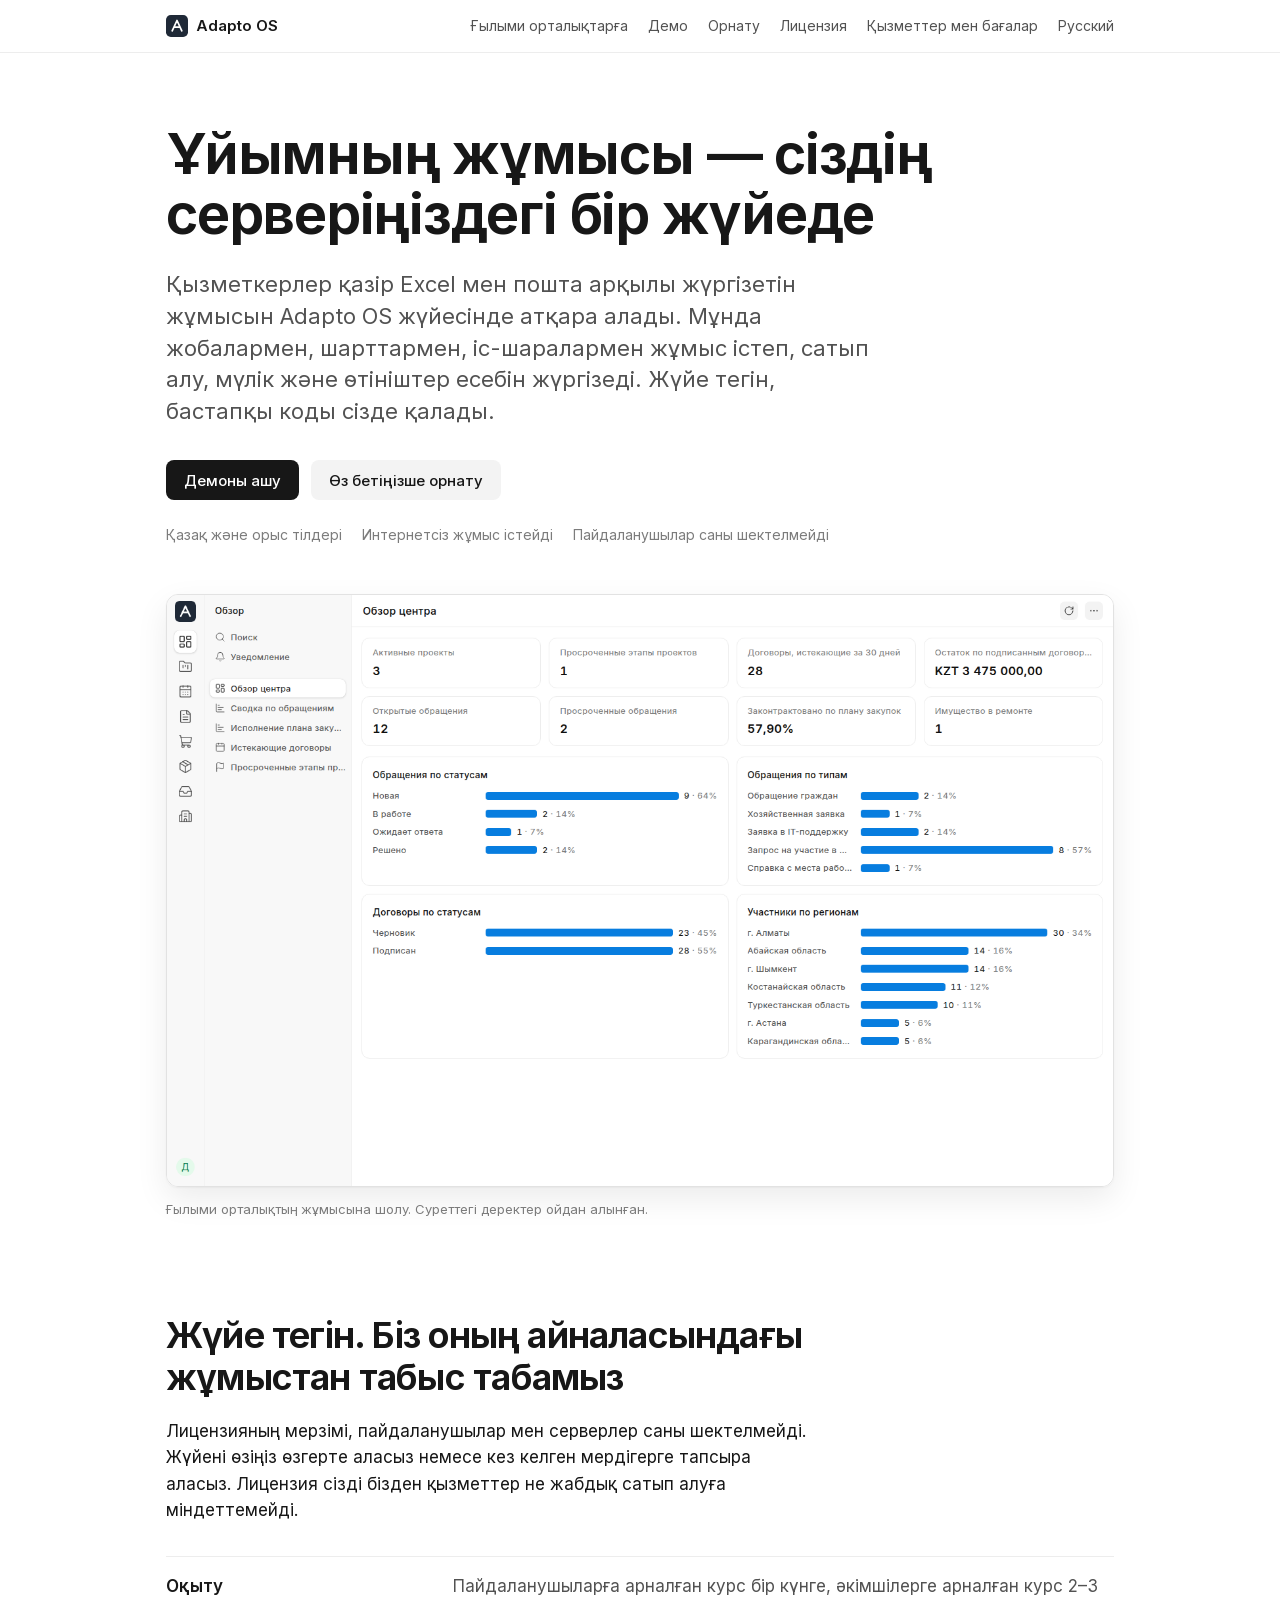
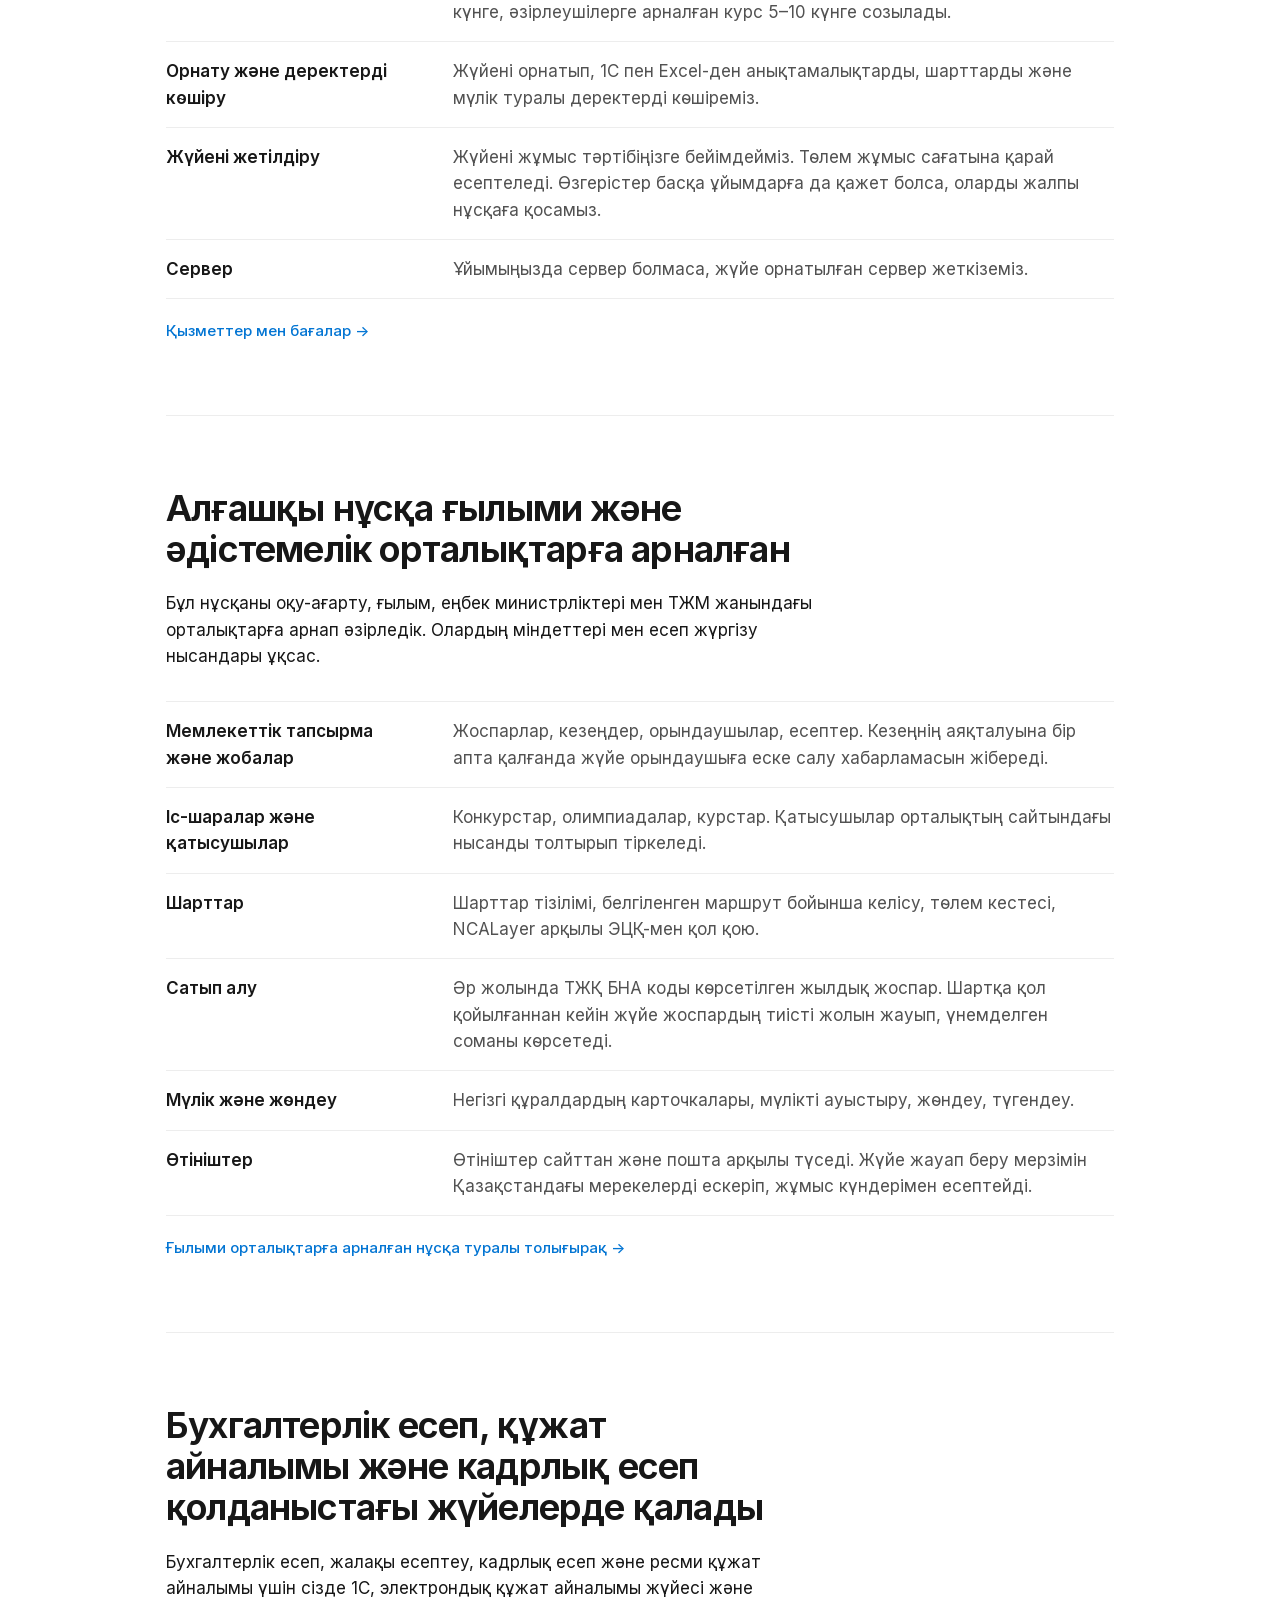
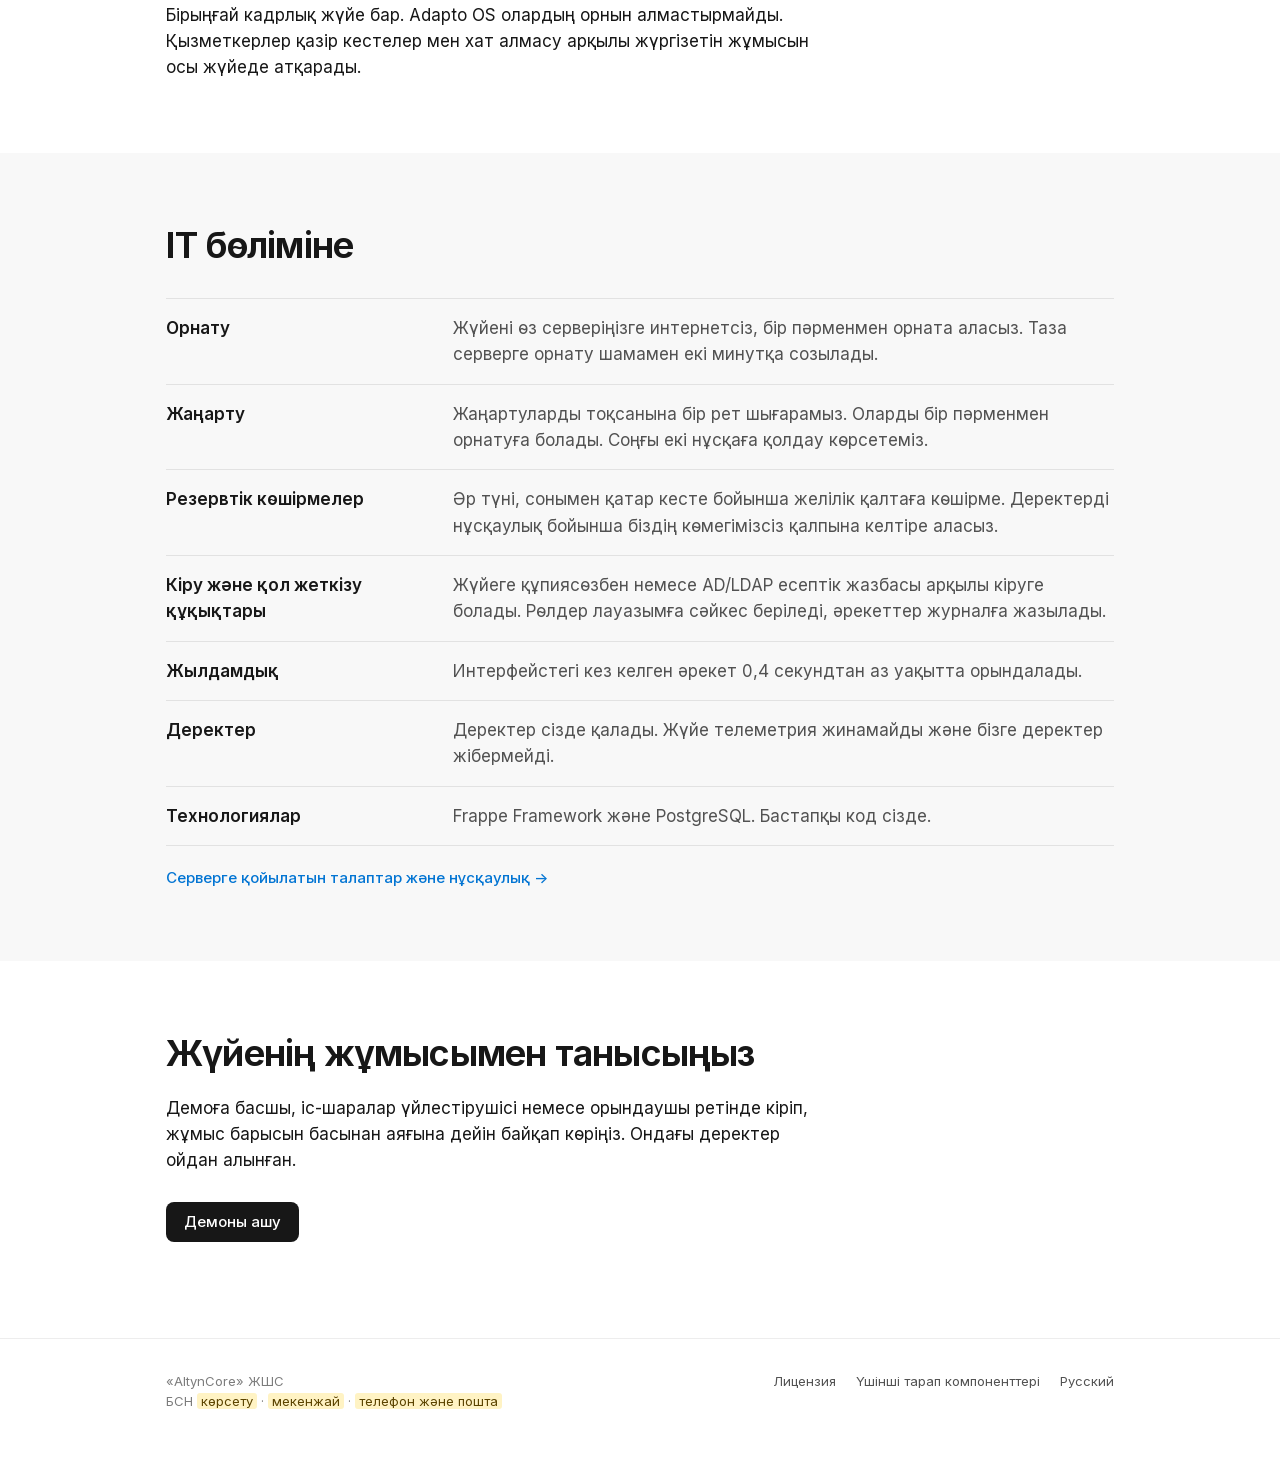
==== commit d69d1f13: "Kazakh home: same 'why free' heading as Russian" ====
--- a/kk/index.html
+++ b/kk/index.html
@@ -46,7 +46,7 @@
     </figure>
 
     <section class="section" id="free">
-      <h2>Тегін жүйе және ақылы қызметтер</h2>
+      <h2>Жүйе тегін. Біз оның айналасындағы жұмыстан табыс табамыз</h2>
       <p>Лицензияның мерзімі, пайдаланушылар мен серверлер саны шектелмейді. Жүйені өзіңіз өзгерте аласыз немесе кез келген мердігерге тапсыра аласыз. Лицензия сізді бізден қызметтер не жабдық сатып алуға міндеттемейді.</p>
       <dl class="rows">
         <div><dt>Оқыту</dt><dd>Пайдаланушыларға арналған курс бір күнге, әкімшілерге арналған курс 2–3 күнге, әзірлеушілерге арналған курс 5–10 күнге созылады.</dd></div>
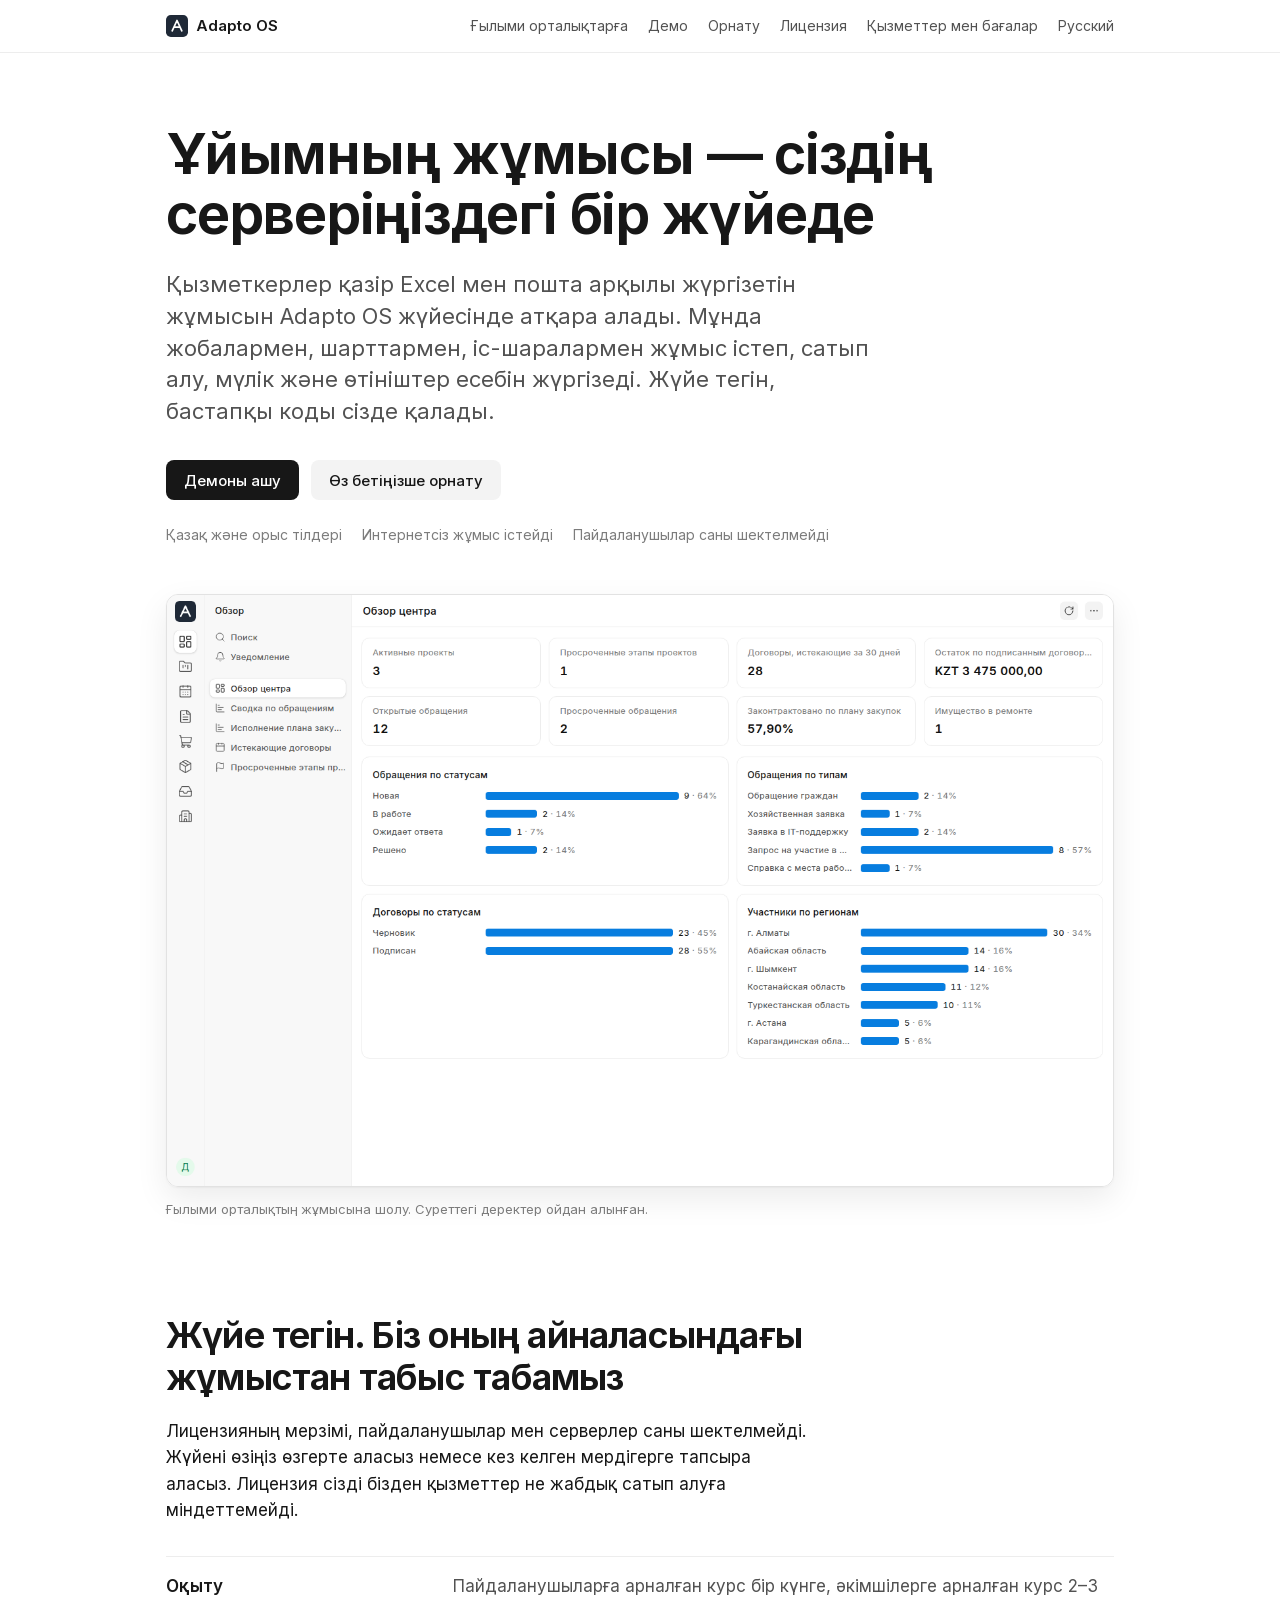
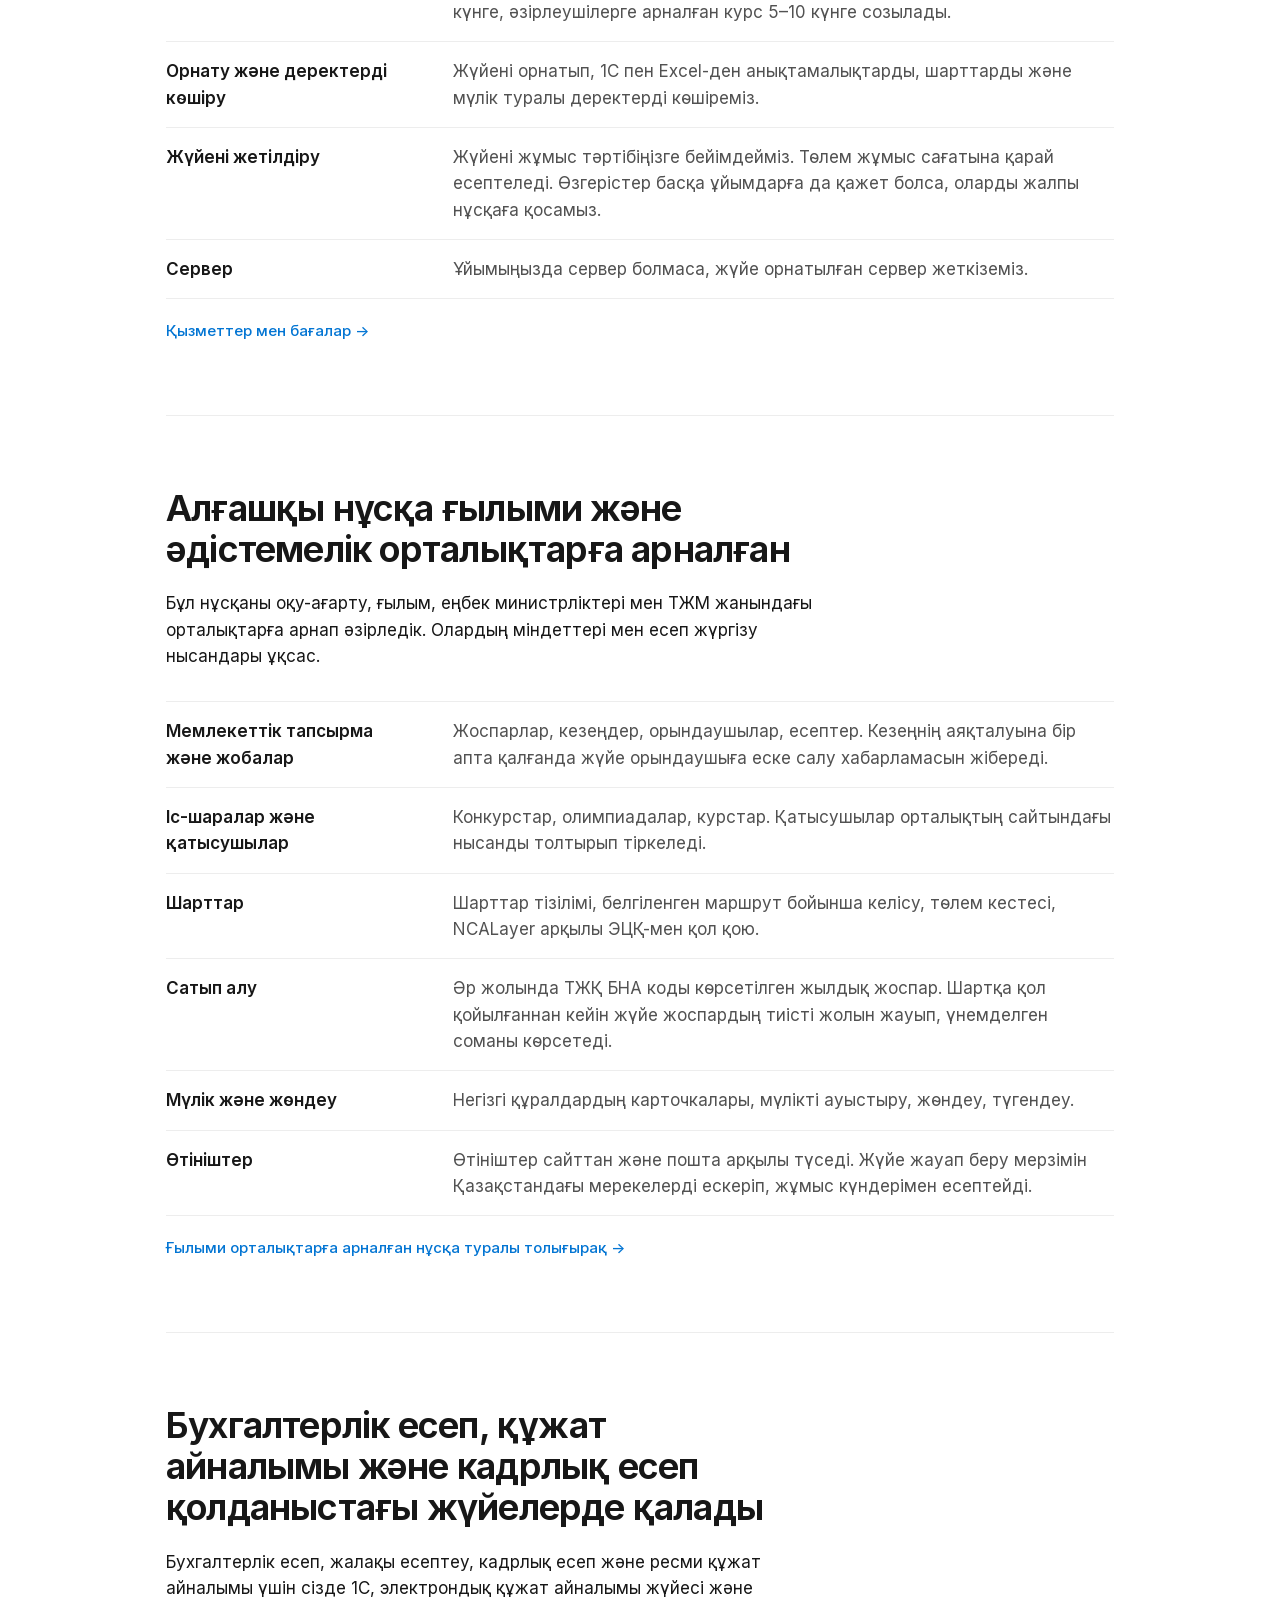
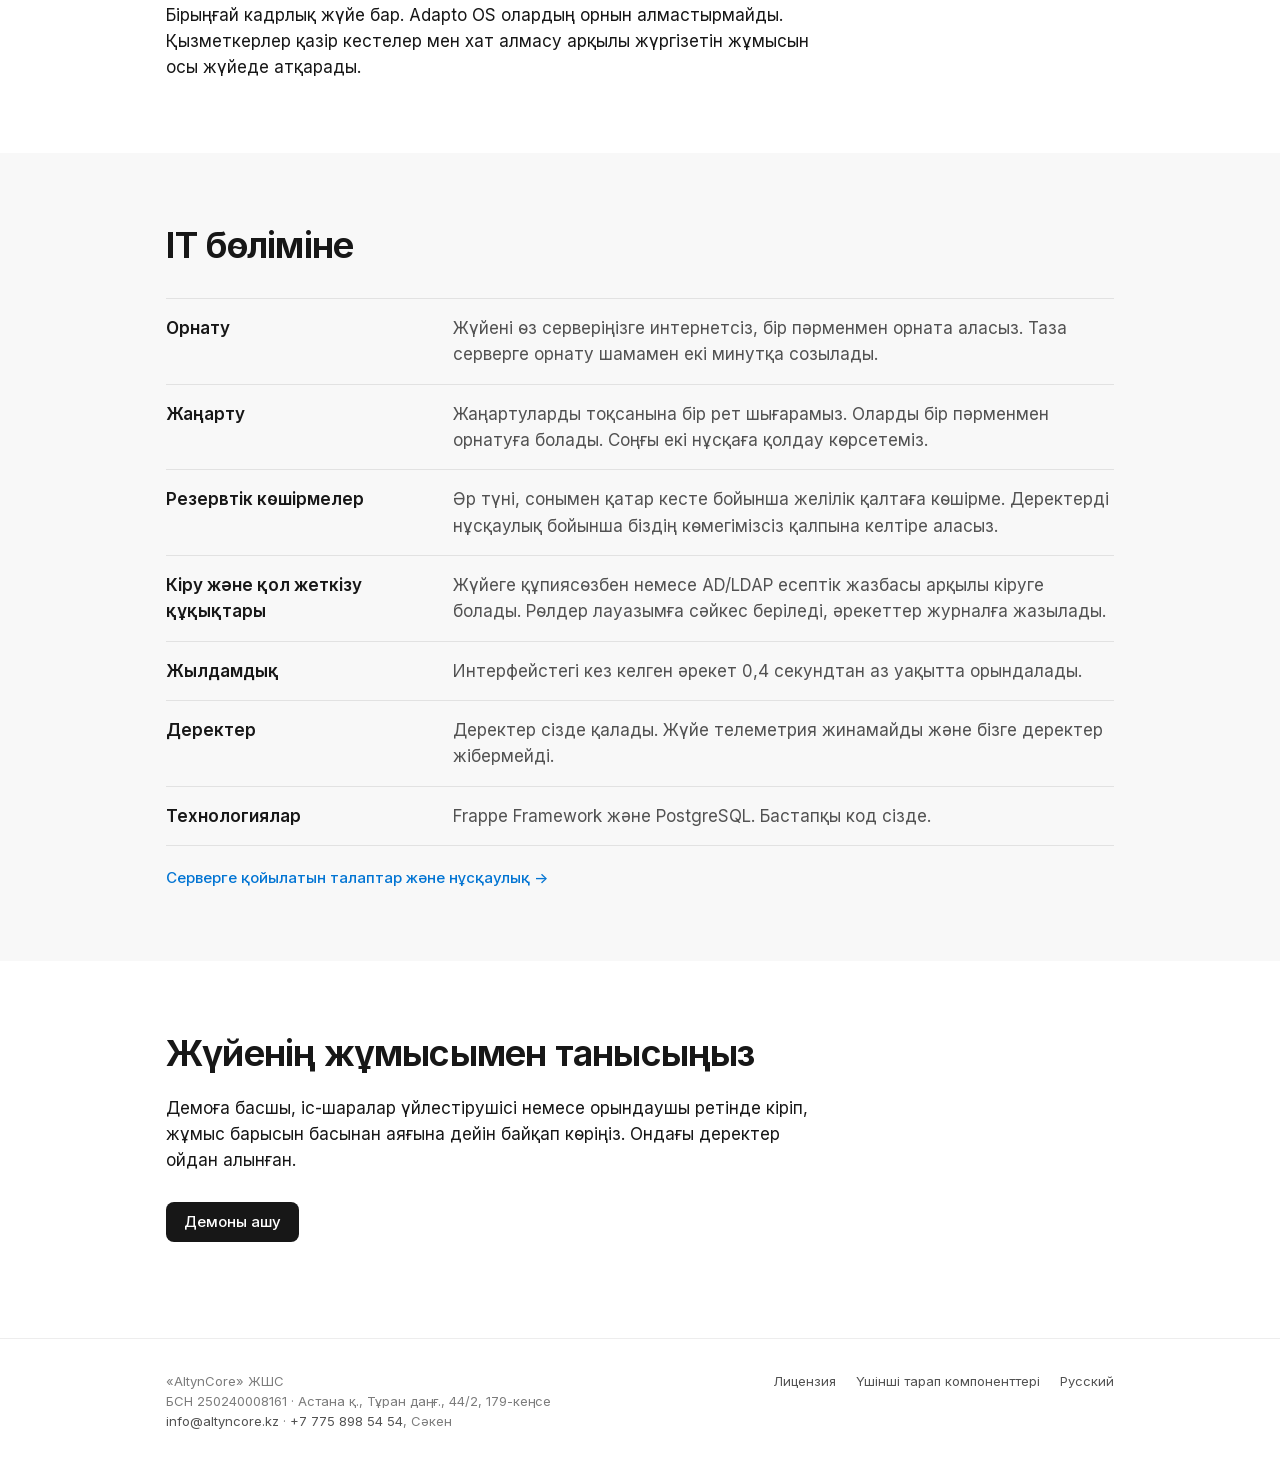
==== commit e79ace65: "Contacts and AltynCore details from altyncore.kz" ====
--- a/kk/index.html
+++ b/kk/index.html
@@ -110,7 +110,8 @@
   <div class="wrap">
     <div>
       <div>«AltynCore» ЖШС</div>
-      <div>БСН <span class="todo">көрсету</span> · <span class="todo">мекенжай</span> · <span class="todo">телефон және пошта</span></div>
+      <div>БСН 250240008161 · Астана қ., Тұран даңғ., 44/2, 179-кеңсе</div>
+      <div><a href="mailto:info@altyncore.kz">info@altyncore.kz</a> · <a href="tel:+77758985454">+7 775 898 54 54</a>, Сәкен</div>
     </div>
     <nav aria-label="Құжаттар">
       <a href="license.html">Лицензия</a>
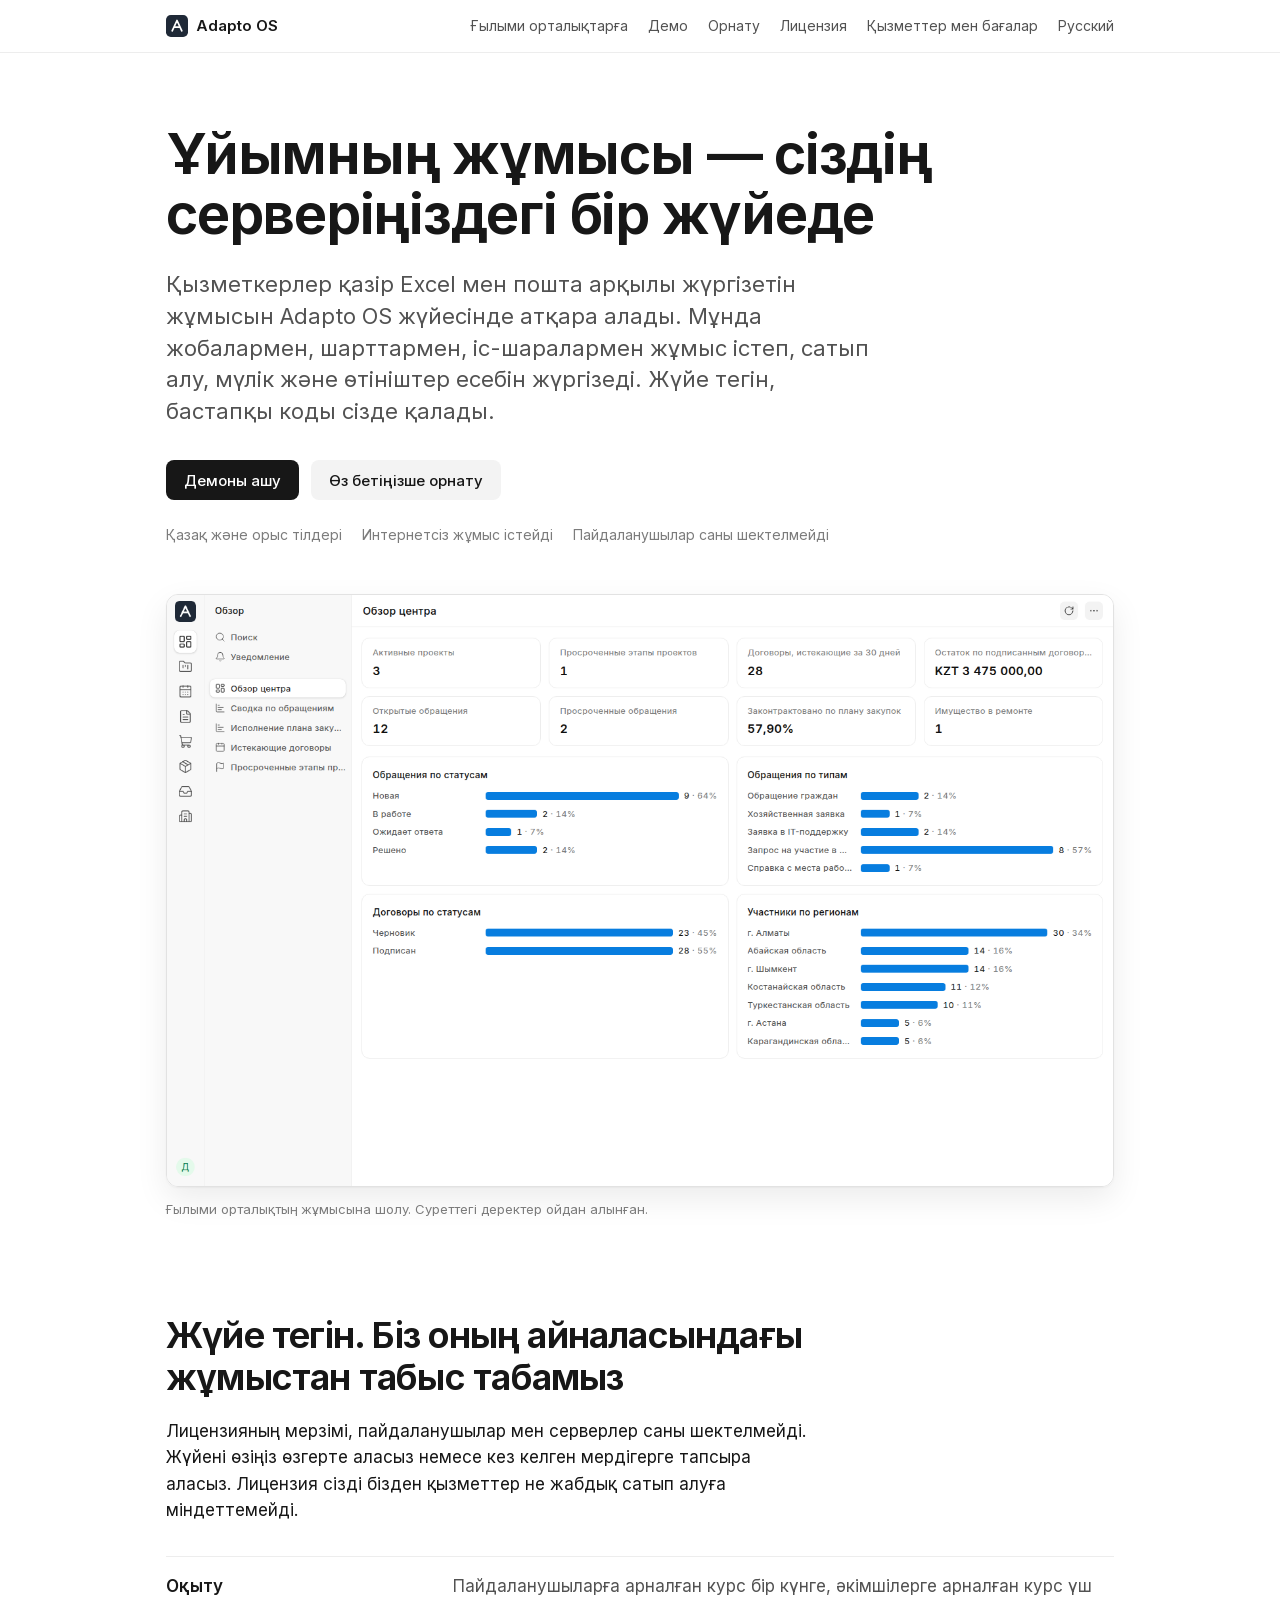
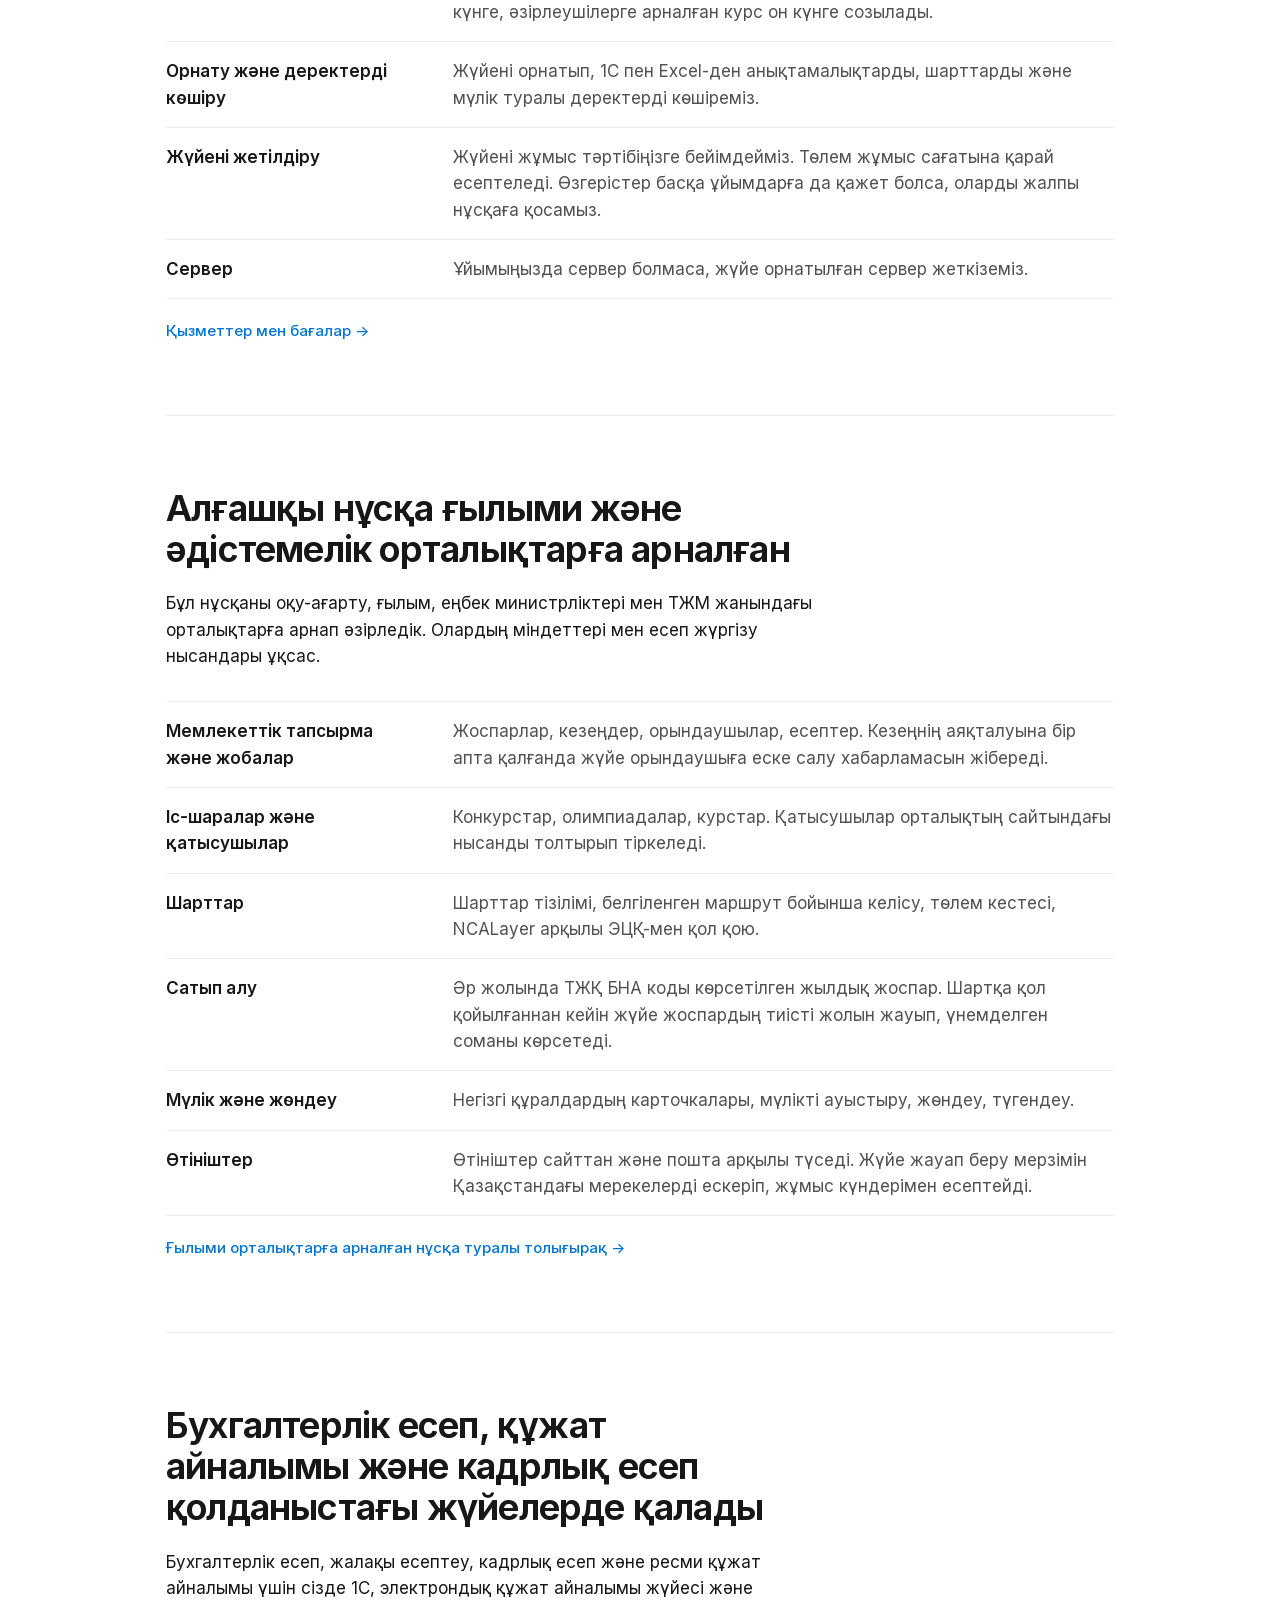
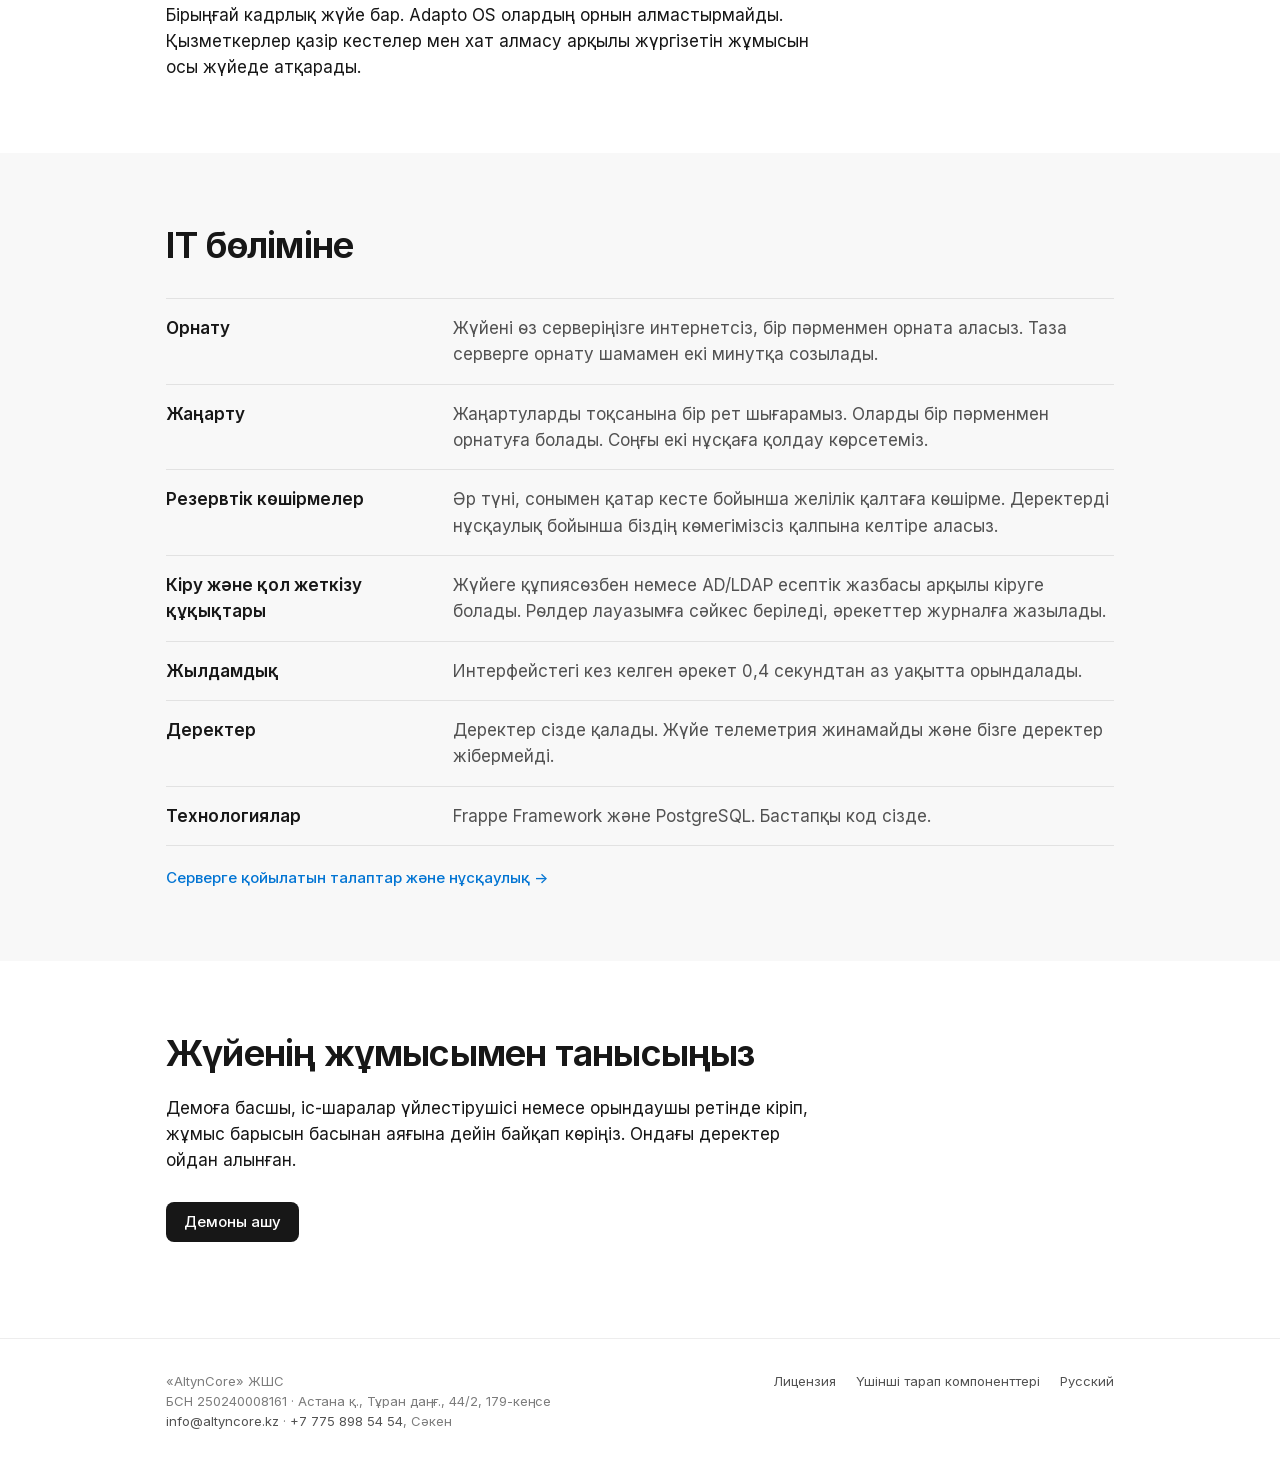
==== commit 43d011b9: "Home: course lengths match the price list" ====
--- a/kk/index.html
+++ b/kk/index.html
@@ -49,7 +49,7 @@
       <h2>Жүйе тегін. Біз оның айналасындағы жұмыстан табыс табамыз</h2>
       <p>Лицензияның мерзімі, пайдаланушылар мен серверлер саны шектелмейді. Жүйені өзіңіз өзгерте аласыз немесе кез келген мердігерге тапсыра аласыз. Лицензия сізді бізден қызметтер не жабдық сатып алуға міндеттемейді.</p>
       <dl class="rows">
-        <div><dt>Оқыту</dt><dd>Пайдаланушыларға арналған курс бір күнге, әкімшілерге арналған курс 2–3 күнге, әзірлеушілерге арналған курс 5–10 күнге созылады.</dd></div>
+        <div><dt>Оқыту</dt><dd>Пайдаланушыларға арналған курс бір күнге, әкімшілерге арналған курс үш күнге, әзірлеушілерге арналған курс он күнге созылады.</dd></div>
         <div><dt>Орнату және деректерді көшіру</dt><dd>Жүйені орнатып, 1С пен Excel-ден анықтамалықтарды, шарттарды және мүлік туралы деректерді көшіреміз.</dd></div>
         <div><dt>Жүйені жетілдіру</dt><dd>Жүйені жұмыс тәртібіңізге бейімдейміз. Төлем жұмыс сағатына қарай есептеледі. Өзгерістер басқа ұйымдарға да қажет болса, оларды жалпы нұсқаға қосамыз.</dd></div>
         <div><dt>Сервер</dt><dd>Ұйымыңызда сервер болмаса, жүйе орнатылған сервер жеткіземіз.</dd></div>
--- a/assets/site.css
+++ b/assets/site.css
@@ -160,6 +160,7 @@
 .legal hr { border: 0; border-top: 1px solid var(--line); margin: 24px 0 0; width: 100%; }
 .blank { display: inline-block; min-width: 4em; border-bottom: 1px solid var(--ink-faint); color: var(--ink-faint); }
 
+.price { font-weight: 600; font-variant-numeric: tabular-nums; white-space: nowrap; }
 .note { padding: 14px 16px; border-radius: 8px; background: var(--band); font-size: 15px; color: var(--ink-muted); max-width: 42em; }
 .todo { background: var(--todo-bg); color: var(--todo-ink); padding: 0 4px; border-radius: 3px; }
 
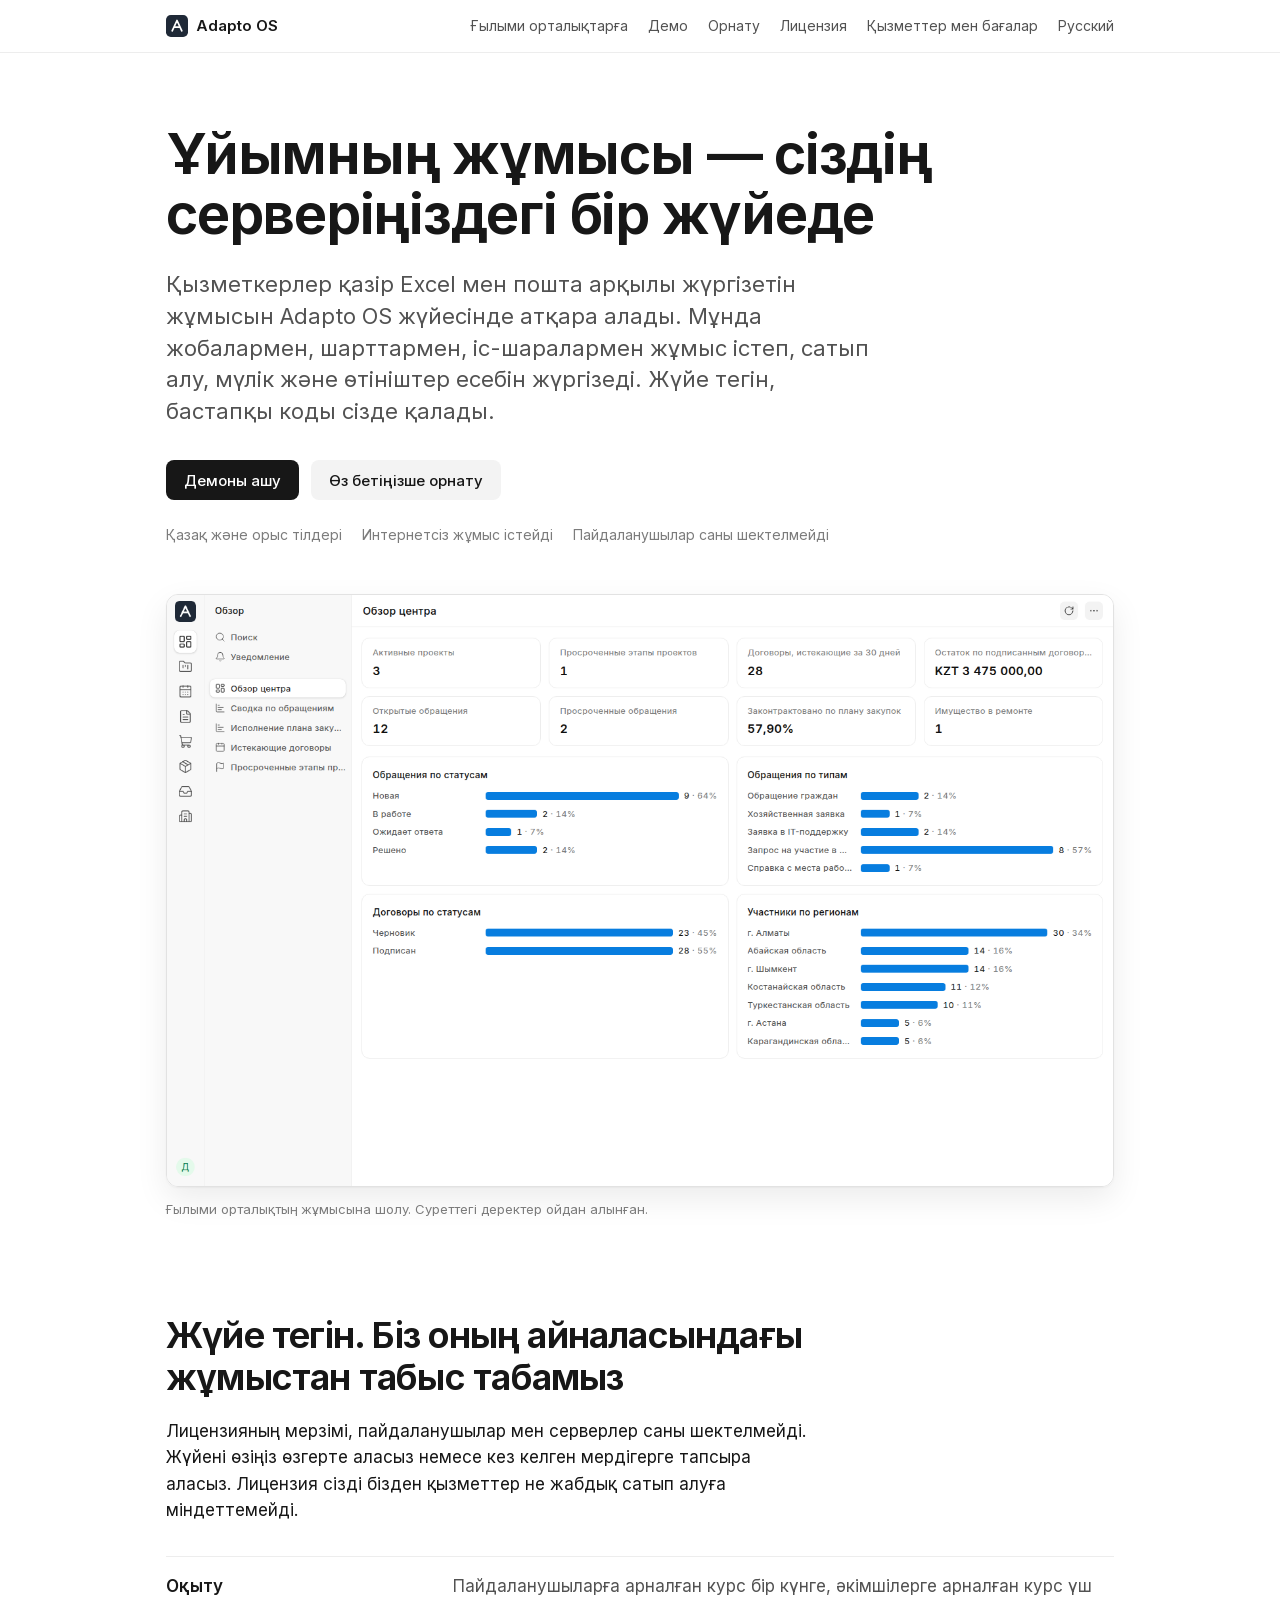
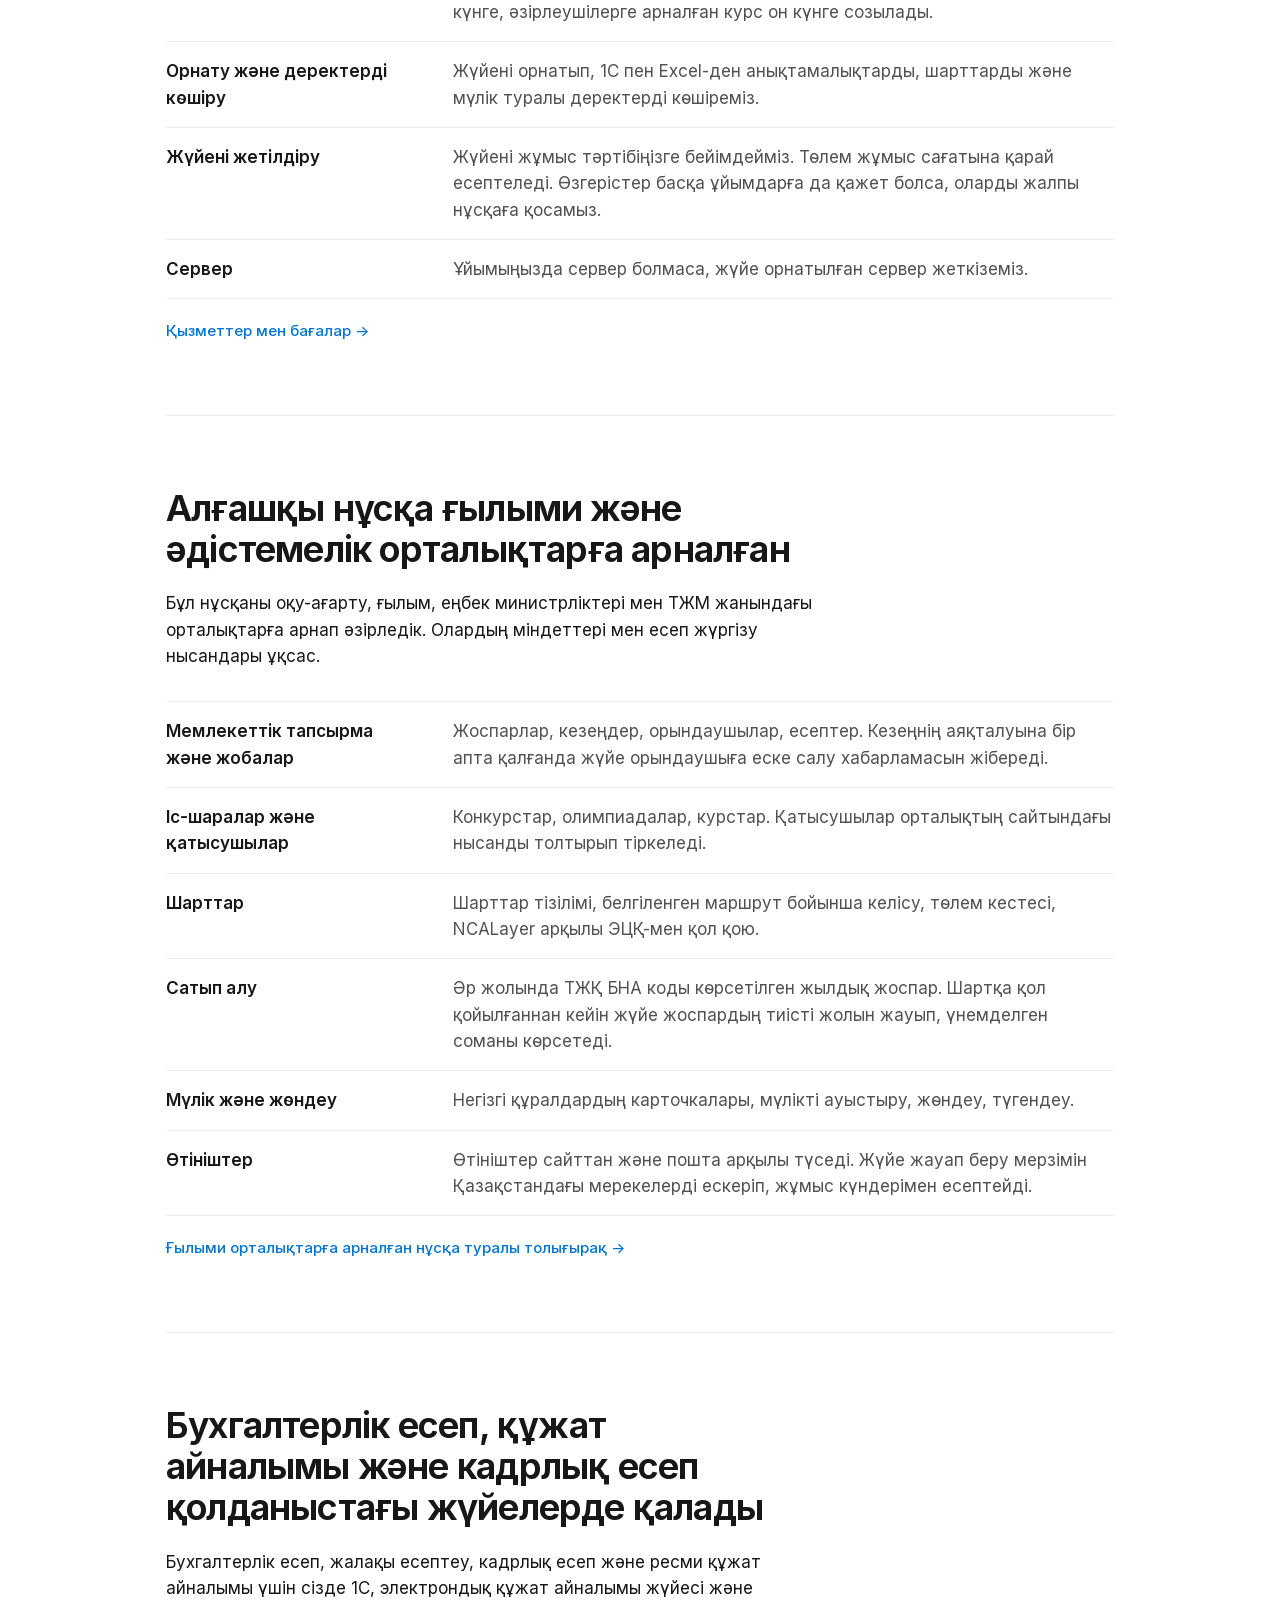
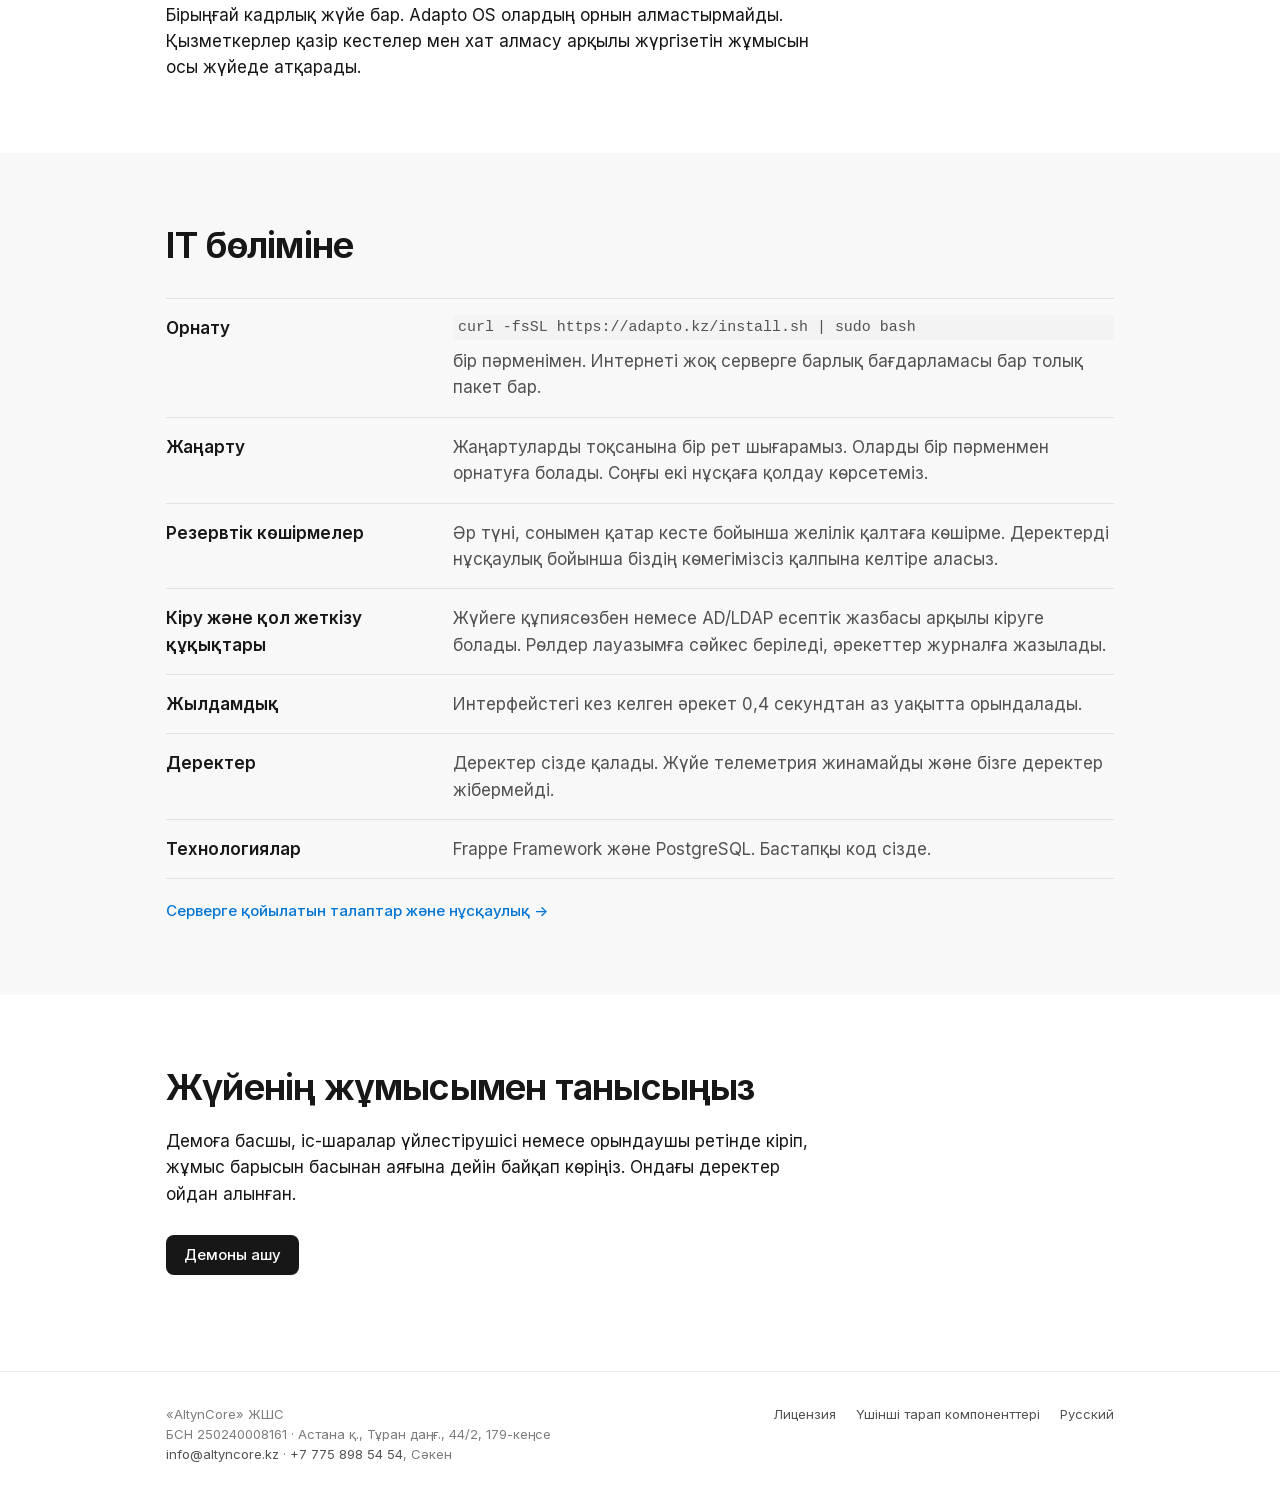
==== commit 3abf9756: "One-command install: install.sh, download redirects to GitHub releases, FTPS deploy script, install " ====
--- a/kk/index.html
+++ b/kk/index.html
@@ -7,19 +7,19 @@
 <meta name="description" content="Ұйымның жобалары, шарттары, іс-шаралары, сатып алу, мүлік және өтініштер есебі — өз серверіңіздегі бір жүйеде. Жүйе тегін, бастапқы коды беріледі.">
 <link rel="icon" href="../assets/logo.svg" type="image/svg+xml">
 <link rel="stylesheet" href="../assets/site.css">
-<link rel="alternate" hreflang="ru" href="../index.html">
+<link rel="alternate" hreflang="ru" href="../">
 </head>
 <body>
 <header class="site-header">
   <div class="wrap">
-    <a class="brand" href="index.html"><img src="../assets/logo.svg" alt="" width="22" height="22">Adapto OS</a>
+    <a class="brand" href="./"><img src="../assets/logo.svg" alt="" width="22" height="22">Adapto OS</a>
     <nav class="site-nav" aria-label="Сайт бөлімдері">
-      <a href="science.html">Ғылыми орталықтарға</a>
-      <a href="demo.html">Демо</a>
-      <a href="install.html">Орнату</a>
-      <a href="license.html">Лицензия</a>
-      <a href="services.html">Қызметтер мен бағалар</a>
-      <a href="../index.html" lang="ru" hreflang="ru">Русский</a>
+      <a href="science">Ғылыми орталықтарға</a>
+      <a href="demo">Демо</a>
+      <a href="install">Орнату</a>
+      <a href="license">Лицензия</a>
+      <a href="services">Қызметтер мен бағалар</a>
+      <a href="../" lang="ru" hreflang="ru">Русский</a>
     </nav>
   </div>
 </header>
@@ -30,8 +30,8 @@
       <h1>Ұйымның жұмысы — сіздің серверіңіздегі бір жүйеде</h1>
       <p class="lead">Қызметкерлер қазір Excel мен пошта арқылы жүргізетін жұмысын Adapto OS жүйесінде атқара алады. Мұнда жобалармен, шарттармен, іс-шаралармен жұмыс істеп, сатып алу, мүлік және өтініштер есебін жүргізеді. Жүйе тегін, бастапқы коды сізде қалады.</p>
       <div class="actions">
-        <a class="button primary" href="demo.html">Демоны ашу</a>
-        <a class="button" href="install.html">Өз бетіңізше орнату</a>
+        <a class="button primary" href="demo">Демоны ашу</a>
+        <a class="button" href="install">Өз бетіңізше орнату</a>
       </div>
       <ul class="facts">
         <li>Қазақ және орыс тілдері</li>
@@ -54,7 +54,7 @@
         <div><dt>Жүйені жетілдіру</dt><dd>Жүйені жұмыс тәртібіңізге бейімдейміз. Төлем жұмыс сағатына қарай есептеледі. Өзгерістер басқа ұйымдарға да қажет болса, оларды жалпы нұсқаға қосамыз.</dd></div>
         <div><dt>Сервер</dt><dd>Ұйымыңызда сервер болмаса, жүйе орнатылған сервер жеткіземіз.</dd></div>
       </dl>
-      <a class="more" href="services.html">Қызметтер мен бағалар →</a>
+      <a class="more" href="services">Қызметтер мен бағалар →</a>
     </section>
 
     <section class="section" id="science">
@@ -68,7 +68,7 @@
         <div><dt>Мүлік және жөндеу</dt><dd>Негізгі құралдардың карточкалары, мүлікті ауыстыру, жөндеу, түгендеу.</dd></div>
         <div><dt>Өтініштер</dt><dd>Өтініштер сайттан және пошта арқылы түседі. Жүйе жауап беру мерзімін Қазақстандағы мерекелерді ескеріп, жұмыс күндерімен есептейді.</dd></div>
       </dl>
-      <a class="more" href="science.html">Ғылыми орталықтарға арналған нұсқа туралы толығырақ →</a>
+      <a class="more" href="science">Ғылыми орталықтарға арналған нұсқа туралы толығырақ →</a>
     </section>
 
     <section class="section" id="not">
@@ -82,7 +82,7 @@
       <section class="section" id="it">
         <h2>IT бөліміне</h2>
         <dl class="rows">
-          <div><dt>Орнату</dt><dd>Жүйені өз серверіңізге интернетсіз, бір пәрменмен орната аласыз. Таза серверге орнату шамамен екі минутқа созылады.</dd></div>
+          <div><dt>Орнату</dt><dd><code>curl -fsSL https://adapto.kz/install.sh | sudo bash</code> бір пәрменімен. Интернеті жоқ серверге барлық бағдарламасы бар толық пакет бар.</dd></div>
           <div><dt>Жаңарту</dt><dd>Жаңартуларды тоқсанына бір рет шығарамыз. Оларды бір пәрменмен орнатуға болады. Соңғы екі нұсқаға қолдау көрсетеміз.</dd></div>
           <div><dt>Резервтік көшірмелер</dt><dd>Әр түні, сонымен қатар кесте бойынша желілік қалтаға көшірме. Деректерді нұсқаулық бойынша біздің көмегімізсіз қалпына келтіре аласыз.</dd></div>
           <div><dt>Кіру және қол жеткізу құқықтары</dt><dd>Жүйеге құпиясөзбен немесе AD/LDAP есептік жазбасы арқылы кіруге болады. Рөлдер лауазымға сәйкес беріледі, әрекеттер журналға жазылады.</dd></div>
@@ -90,7 +90,7 @@
           <div><dt>Деректер</dt><dd>Деректер сізде қалады. Жүйе телеметрия жинамайды және бізге деректер жібермейді.</dd></div>
           <div><dt>Технологиялар</dt><dd>Frappe Framework және PostgreSQL. Бастапқы код сізде.</dd></div>
         </dl>
-        <a class="more" href="install.html">Серверге қойылатын талаптар және нұсқаулық →</a>
+        <a class="more" href="install">Серверге қойылатын талаптар және нұсқаулық →</a>
       </section>
     </div>
   </div>
@@ -100,7 +100,7 @@
       <h2>Жүйенің жұмысымен танысыңыз</h2>
       <p>Демоға басшы, іс-шаралар үйлестірушісі немесе орындаушы ретінде кіріп, жұмыс барысын басынан аяғына дейін байқап көріңіз. Ондағы деректер ойдан алынған.</p>
       <div class="actions">
-        <a class="button primary" href="demo.html">Демоны ашу</a>
+        <a class="button primary" href="demo">Демоны ашу</a>
       </div>
     </section>
   </div>
@@ -114,9 +114,9 @@
       <div><a href="mailto:info@altyncore.kz">info@altyncore.kz</a> · <a href="tel:+77758985454">+7 775 898 54 54</a>, Сәкен</div>
     </div>
     <nav aria-label="Құжаттар">
-      <a href="license.html">Лицензия</a>
-      <a href="license.html#third-party">Үшінші тарап компоненттері</a>
-      <a href="../index.html" lang="ru" hreflang="ru">Русский</a>
+      <a href="license">Лицензия</a>
+      <a href="license#third-party">Үшінші тарап компоненттері</a>
+      <a href="../" lang="ru" hreflang="ru">Русский</a>
     </nav>
   </div>
 </footer>
--- a/assets/site.css
+++ b/assets/site.css
@@ -146,7 +146,7 @@
 .steps > li > div { display: grid; gap: 6px; min-width: 0; }
 
 /* Code */
-code { font-family: var(--mono); font-size: 0.88em; background: var(--code); padding: 1px 5px; border-radius: 4px; }
+code { overflow-wrap: anywhere; font-family: var(--mono); font-size: 0.88em; background: var(--code); padding: 1px 5px; border-radius: 4px; }
 pre { margin: 0; background: var(--code); border-radius: 8px; padding: 14px 16px; overflow-x: auto; font-size: 14px; line-height: 1.5; max-width: 100%; }
 pre code { background: none; padding: 0; font-size: inherit; }
 
